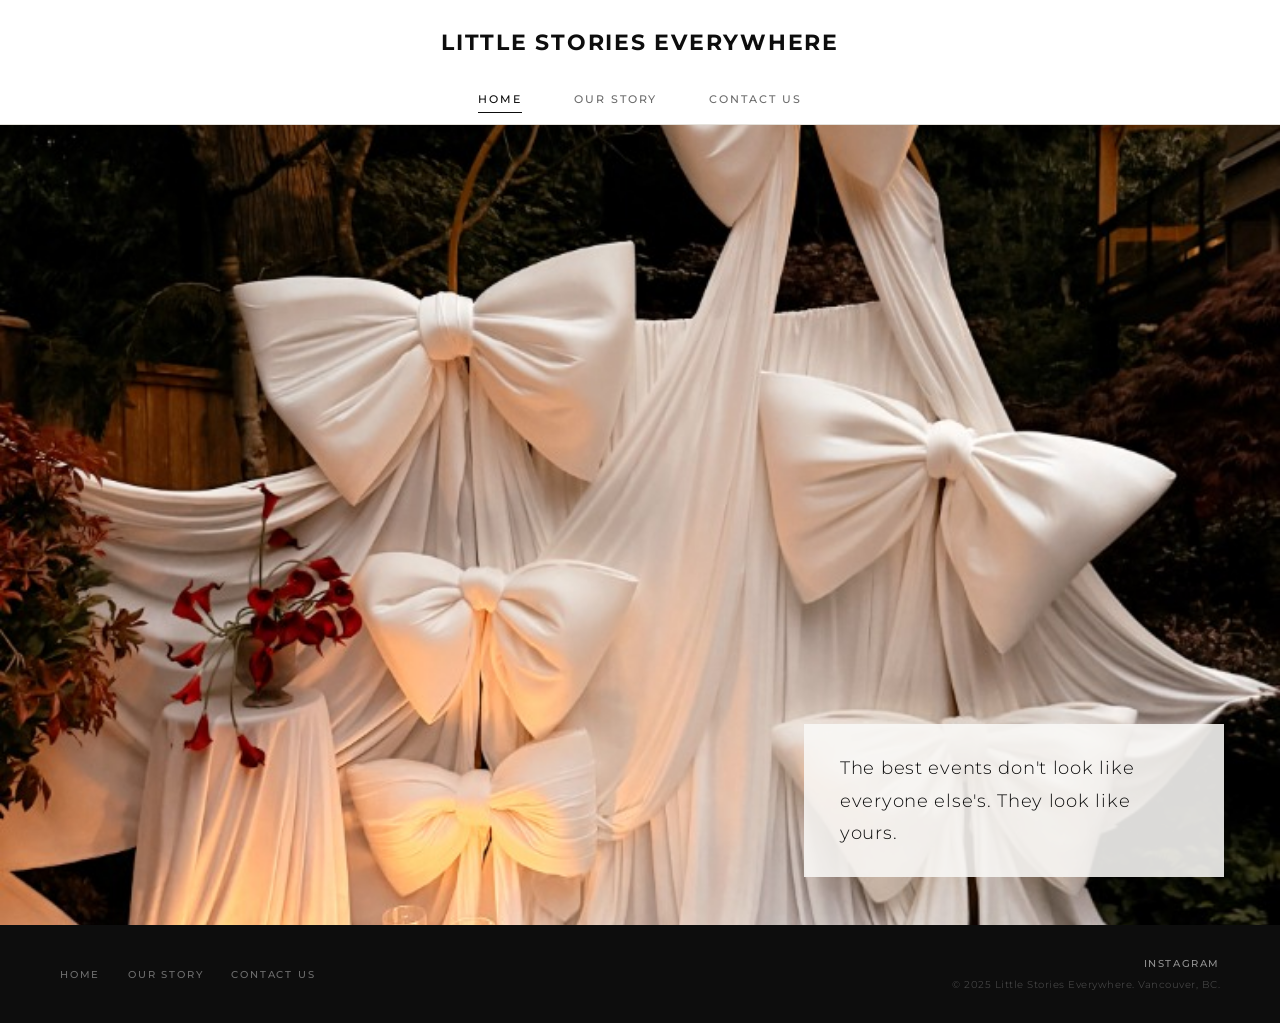
==== index.html @ e71427e6 "Add files via upload" ====
<!DOCTYPE html>
<html lang="en">
<head>
  <meta charset="UTF-8" />
  <meta name="viewport" content="width=device-width, initial-scale=1.0" />
  <title>Little Stories Everywhere, Vancouver Event Design</title>
  <meta name="description" content="Little Stories Everywhere, Event design and styling based in Vancouver, BC." />
  <link rel="preconnect" href="https://fonts.googleapis.com" />
  <link rel="preconnect" href="https://fonts.gstatic.com" crossorigin />
  <link href="https://fonts.googleapis.com/css2?family=Bebas+Neue&family=Cormorant+Garamond:ital,wght@0,300;0,400;0,500;1,300;1,400&family=Montserrat:wght@300;400;500;600;700;800&display=swap" rel="stylesheet" />
  <link rel="stylesheet" href="style.css" />
</head>
<body>

  <!-- HEADER -->
  <header class="site-header" id="site-header">
    <div class="header-wordmark">
      <a href="#" onclick="showPage('home'); return false;">Little Stories Everywhere</a>
    </div>
    <nav class="main-nav">
      <a class="nav-link active" onclick="showPage('home')">Home</a>
      <a class="nav-link" onclick="showPage('story')">Our Story</a>
      <a class="nav-link" onclick="showPage('contact')">Contact Us</a>
    </nav>
    <button class="hamburger" id="hamburger" aria-label="Menu">
      <span></span><span></span><span></span>
    </button>
    <div class="mobile-menu" id="mobile-menu">
      <a class="mobile-link" onclick="showPage('home'); closeMobileMenu();">Home</a>
      <a class="mobile-link" onclick="showPage('story'); closeMobileMenu();">Our Story</a>
      <a class="mobile-link" onclick="showPage('contact'); closeMobileMenu();">Contact Us</a>
    </div>
  </header>

  <!-- ===================== HOME PAGE ===================== -->
  <div class="page active" id="page-home">

    <section class="hero">
      <div class="hero-split">
        <div class="hero-image-side">
          <img src="hero.jpg" alt="Little Stories Everywhere" />
        </div>
        <div class="hero-text-side">
          <p class="hero-quote">The best events don't look like everyone else's. They look like yours.</p>
        </div>
      </div>
    </section>



    <footer class="site-footer">
      <div class="footer-inner">
        <div class="footer-nav">
          <a onclick="showPage('home')">Home</a>
          <a onclick="showPage('story')">Our Story</a>
          <a onclick="showPage('contact')">Contact Us</a>
        </div>
        <div class="footer-right">
          <a href="https://instagram.com/little_stories_everywhere" target="_blank" rel="noopener">Instagram</a>
          <span>&copy; 2025 Little Stories Everywhere. Vancouver, BC.</span>
        </div>
      </div>
    </footer>

  </div>

  <!-- ===================== OUR STORY PAGE ===================== -->
  <div class="page" id="page-story">

    <section class="story-section">
      <div class="story-inner">
        <div class="story-image-col">
          <!-- Replace with: <img src="yourphoto.jpg" alt="Massi" /> -->
          <img src="story.jpg" alt="Massi" />
        </div>
        <div class="story-text-col">
          <h3 class="story-overline">Our Story</h3>
          <p>Some events you attend. Some you remember forever.</p>
          <p>Little Stories Everywhere exists for the second kind.</p>
          <p>We believe every celebration, whether it's an intimate dinner or the wedding of the decade, deserves to feel like its own world. A moment so thoughtfully designed that when you look back at the photos, you're transported right back to how it felt. Not just how it looked.</p>
          <p>That's what we build. Not events. Stories.</p>
          <p>Every detail we touch is intentional. Every setup is designed around you, your personality, your people, your moment. Because the best events don't look like everyone else's. They look like yours.</p>
          <p>If you have a feeling you're chasing, even if you can't find the words for it yet, that's exactly where we start.</p>
          <p>Little Stories Everywhere started the way most good things do: doing it for the people we loved, realizing we were really good at it, and deciding the world needed more of it.</p>
          <p>Now we do it for you.</p>
        </div>
      </div>
    </section>

    <footer class="site-footer">
      <div class="footer-inner">
        <div class="footer-nav">
          <a onclick="showPage('home')">Home</a>
          <a onclick="showPage('story')">Our Story</a>
          <a onclick="showPage('contact')">Contact Us</a>
        </div>
        <div class="footer-right">
          <a href="https://instagram.com/little_stories_everywhere" target="_blank" rel="noopener">Instagram</a>
          <span>&copy; 2025 Little Stories Everywhere. Vancouver, BC.</span>
        </div>
      </div>
    </footer>

  </div>

  <!-- ===================== CONTACT PAGE ===================== -->
  <div class="page" id="page-contact">

    <section class="contact-section">
      <div class="contact-simple">
        <h2 class="contact-title">GET IN TOUCH</h2>
        <p class="contact-intro">Every story starts somewhere. Tell us about yours and let's build something beautiful together.</p>
        <div class="contact-details">
          <p>Email: <a href="mailto:hello@littlestorieseverywhere.ca" style="color:inherit;text-decoration:underline;text-underline-offset:3px;">hello@littlestorieseverywhere.ca</a></p>
          <p>Instagram: <a href="https://instagram.com/little_stories_everywhere" target="_blank" rel="noopener">@little_stories_everywhere</a></p>
          <p>Based in BC, Canada</p>
        </div>
      </div>
    </section>

    <footer class="site-footer">
      <div class="footer-inner">
        <div class="footer-nav">
          <a onclick="showPage('home')">Home</a>
          <a onclick="showPage('story')">Our Story</a>
          <a onclick="showPage('contact')">Contact Us</a>
        </div>
        <div class="footer-right">
          <a href="https://instagram.com/little_stories_everywhere" target="_blank" rel="noopener">Instagram</a>
          <span>&copy; 2025 Little Stories Everywhere. Vancouver, BC.</span>
        </div>
      </div>
    </footer>

  </div>

  <script src="script.js"></script>
</body>
</html>
---- style.css ----
*, *::before, *::after { box-sizing: border-box; margin: 0; padding: 0; }

:root {
  --cream: #FAF9F6;
  --white: #FFFFFF;
  --black: #0D0D0D;
  --dark: #1A1A1A;
  --mid: #6B6B6B;
  --border: #E5E2DB;
}

html { scroll-behavior: smooth; }

body {
  background: var(--cream);
  color: var(--dark);
  font-family: 'Montserrat', sans-serif;
  font-size: 15px;
  line-height: 1.7;
  -webkit-font-smoothing: antialiased;
}

a { color: inherit; text-decoration: none; }

/* =========================================
   HEADER - centered logo + centered nav
   No dividing line between them
   ========================================= */

.site-header {
  background: var(--white);
  border-bottom: 1px solid var(--border);
  text-align: center;
  padding: 24px 40px 0;
  position: sticky;
  top: 0;
  z-index: 100;
  transition: box-shadow 0.3s;
}

.site-header.scrolled { box-shadow: 0 2px 16px rgba(0,0,0,0.06); }

.header-wordmark a {
  font-family: 'Montserrat', sans-serif;
  font-size: 22px;
  font-weight: 700;
  letter-spacing: 0.08em;
  text-transform: uppercase;
  color: var(--black);
  display: block;
  margin-bottom: 16px;
}

.main-nav {
  display: flex;
  justify-content: center;
  gap: 52px;
  padding: 13px 0;
}

.nav-link {
  font-size: 11px;
  font-weight: 500;
  letter-spacing: 0.18em;
  text-transform: uppercase;
  color: var(--mid);
  position: relative;
  padding-bottom: 2px;
  transition: color 0.2s;
  cursor: pointer;
}

.nav-link::after {
  content: '';
  position: absolute;
  bottom: -2px;
  left: 0;
  width: 0;
  height: 1px;
  background: var(--black);
  transition: width 0.25s ease;
}

.nav-link:hover { color: var(--black); }
.nav-link:hover::after { width: 100%; }
.nav-link.active { color: var(--black); }
.nav-link.active::after { width: 100%; }

.hamburger {
  display: none;
  position: absolute;
  right: 24px;
  top: 26px;
  flex-direction: column;
  gap: 5px;
  background: none;
  border: none;
  cursor: pointer;
  padding: 4px;
}

.hamburger span {
  display: block;
  width: 22px;
  height: 1.5px;
  background: var(--black);
}

.mobile-menu {
  display: none;
  flex-direction: column;
  border-top: 1px solid var(--border);
  margin-top: 12px;
}

.mobile-menu.open { display: flex; }

.mobile-link {
  font-size: 11px;
  letter-spacing: 0.16em;
  text-transform: uppercase;
  font-weight: 500;
  color: var(--mid);
  padding: 14px 0;
  border-bottom: 1px solid var(--border);
  text-align: left;
  transition: color 0.2s;
  cursor: pointer;
}

.mobile-link:hover { color: var(--black); }

/* =========================================
   PAGE SYSTEM
   ========================================= */

.page { display: none; animation: fadeIn 0.35s ease; }
.page.active {
  display: flex;
  flex-direction: column;
  min-height: calc(100vh - 110px);
}
.page.active > .site-footer {
  margin-top: auto;
}

@keyframes fadeIn {
  from { opacity: 0; transform: translateY(10px); }
  to   { opacity: 1; transform: translateY(0); }
}

/* =========================================
   HOME - HERO
   ========================================= */

.hero {
  background: var(--white);
  min-height: calc(100vh - 100px);
  display: flex;
  align-items: center;
}

.hero-layout {
  display: grid;
  grid-template-columns: 1fr 380px 1fr;
  width: 100%;
  max-width: 1400px;
  margin: 0 auto;
  padding: 60px 40px;
  align-items: center;
}

.hero-left {
  display: flex;
  align-items: flex-end;
  padding-bottom: 60px;
}

.hero-big-left {
  display: flex;
  flex-direction: column;
  line-height: 0.87;
}

.hero-big-left span {
  font-family: 'Bebas Neue', sans-serif;
  font-size: clamp(72px, 9vw, 148px);
  letter-spacing: 0.02em;
  color: var(--black);
  display: block;
}

.hero-center { padding: 32px 20px; }

.hero-photo-placeholder {
  width: 100%;
  aspect-ratio: 2/3;
  background: #EDEAE4;
  display: flex;
  align-items: center;
  justify-content: center;
  font-size: 10px;
  letter-spacing: 0.16em;
  text-transform: uppercase;
  color: var(--mid);
}

.hero-center img {
  width: 100%;
  aspect-ratio: 2/3;
  object-fit: cover;
  display: block;
}

.hero-right {
  display: flex;
  flex-direction: column;
  align-items: flex-start;
  gap: 20px;
  padding-top: 40px;
}

.hero-big-right {
  display: flex;
  flex-direction: column;
  line-height: 0.87;
  width: 100%;
}

.right-a {
  font-family: 'Bebas Neue', sans-serif;
  font-size: clamp(56px, 7vw, 115px);
  letter-spacing: 0.02em;
  color: var(--black);
  display: block;
  text-align: right;
}

.right-story {
  font-family: 'Bebas Neue', sans-serif;
  font-size: clamp(72px, 9vw, 148px);
  letter-spacing: 0.02em;
  color: var(--black);
  display: block;
}

.hero-tags {
  font-size: 10px;
  letter-spacing: 0.2em;
  text-transform: uppercase;
  color: var(--mid);
  line-height: 2.2;
}

.tagline-strip {
  background: var(--black);
  padding: 26px 40px;
  text-align: center;
}

.tagline-strip p {
  font-family: 'Cormorant Garamond', serif;
  font-size: clamp(16px, 2vw, 21px);
  font-weight: 300;
  font-style: italic;
  color: var(--white);
  letter-spacing: 0.04em;
  max-width: 680px;
  margin: 0 auto;
}

.ig-section {
  background: var(--white);
  padding: 80px 40px;
  border-top: 1px solid var(--border);
}

.ig-inner {
  max-width: 1160px;
  margin: 0 auto;
  display: flex;
  flex-direction: column;
  align-items: center;
  gap: 28px;
}

.ig-big-handle {
  font-family: 'Bebas Neue', sans-serif;
  font-size: clamp(24px, 3vw, 40px);
  letter-spacing: 0.1em;
  color: var(--black);
  transition: color 0.2s;
}

.ig-big-handle:hover { color: var(--mid); }

.ig-grid {
  display: grid;
  grid-template-columns: repeat(6, 1fr);
  gap: 4px;
  width: 100%;
}

.ig-tile {
  aspect-ratio: 1;
  background: #EDEAE4;
  transition: opacity 0.2s;
  cursor: pointer;
  display: block;
}

.ig-tile:hover { opacity: 0.7; }

.ig-embed {
  width: 100%;
}

.ig-embed .commonninja_component {
  width: 100%;
}

/* =========================================
   OUR STORY PAGE
   ========================================= */

.story-section {
  background: var(--cream);
  padding: 80px 40px;
}

.story-inner {
  max-width: 1160px;
  margin: 0 auto;
  display: grid;
  grid-template-columns: 1fr 1fr;
  gap: 80px;
  align-items: start;
}

.story-image-col { width: 100%; }

.story-photo-placeholder {
  width: 100%;
  aspect-ratio: 3/4;
  background: #EDEAE4;
  display: flex;
  align-items: center;
  justify-content: center;
  font-size: 10px;
  letter-spacing: 0.16em;
  text-transform: uppercase;
  color: var(--mid);
}

.story-image-col img {
  width: 100%;
  aspect-ratio: 3/4;
  object-fit: cover;
  display: block;
}

.story-text-col {
  display: flex;
  flex-direction: column;
  gap: 18px;
  padding-top: 8px;
}

.story-overline {
  font-family: 'Montserrat', sans-serif;
  font-size: 15px;
  font-weight: 800 !important;
  letter-spacing: 0.12em;
  text-transform: uppercase;
  color: var(--black) !important;
  margin-bottom: 8px;
  display: block;
  -webkit-font-smoothing: antialiased;
}

.story-text-col p {
  font-size: 15px;
  line-height: 1.9;
  color: #3A3A3A;
  font-weight: 300;
}

/* =========================================
   CONTACT PAGE
   ========================================= */

.contact-section {
  background: var(--cream);
  padding: 60px 40px;
}

.contact-simple {
  max-width: 640px;
  width: 100%;
  margin: 0 auto;
  display: flex;
  flex-direction: column;
  gap: 24px;
}

.contact-title {
  font-family: 'Montserrat', sans-serif;
  font-size: 15px;
  font-weight: 700;
  letter-spacing: 0.12em;
  text-transform: uppercase;
  color: var(--black);
  line-height: 1;
}

.contact-intro {
  font-size: 16px;
  line-height: 1.85;
  color: #3A3A3A;
  font-weight: 300;
}

.contact-details {
  display: flex;
  flex-direction: column;
  gap: 10px;
  padding-top: 8px;
}

.contact-details p {
  font-size: 14px;
  color: var(--dark);
  font-weight: 400;
  letter-spacing: 0.02em;
}

.contact-details p:last-child {
  margin-top: 16px;
}

.contact-details a {
  color: var(--dark);
  text-decoration: underline;
  text-underline-offset: 3px;
  transition: color 0.2s;
}

.contact-details a:hover {
  color: var(--black);
}

/* =========================================
   BUTTONS
   ========================================= */

.btn-dark {
  display: inline-block;
  background: var(--black);
  color: var(--white);
  font-family: 'Montserrat', sans-serif;
  font-size: 10px;
  font-weight: 600;
  letter-spacing: 0.22em;
  text-transform: uppercase;
  padding: 16px 30px;
  transition: background 0.2s, transform 0.15s;
  border: none;
  cursor: pointer;
}

.btn-dark:hover { background: #333; transform: translateY(-1px); }
.btn-dark.full { width: 100%; text-align: center; display: block; }

.btn-outline {
  display: inline-block;
  border: 1px solid var(--black);
  color: var(--black);
  font-family: 'Montserrat', sans-serif;
  font-size: 10px;
  font-weight: 600;
  letter-spacing: 0.22em;
  text-transform: uppercase;
  padding: 15px 30px;
  transition: background 0.2s, color 0.2s;
  cursor: pointer;
}

.btn-outline:hover { background: var(--black); color: var(--white); }

.section-label {
  font-size: 9px;
  font-weight: 600;
  letter-spacing: 0.3em;
  text-transform: uppercase;
  color: var(--mid);
  margin-bottom: 40px;
}

/* =========================================
   FOOTER
   ========================================= */

.site-footer { background: var(--black); padding: 30px 40px; }

.footer-inner {
  max-width: 1160px;
  margin: 0 auto;
  display: flex;
  align-items: center;
  justify-content: space-between;
  gap: 20px;
  flex-wrap: wrap;
}

.footer-logo {
  font-family: 'Montserrat', sans-serif;
  font-size: 13px;
  font-weight: 700;
  letter-spacing: 0.12em;
  text-transform: uppercase;
  color: var(--white);
  cursor: pointer;
}

.footer-nav { display: flex; gap: 28px; }

.footer-nav a {
  font-size: 10px;
  letter-spacing: 0.18em;
  text-transform: uppercase;
  font-weight: 500;
  color: rgba(255,255,255,0.4);
  transition: color 0.2s;
  cursor: pointer;
}

.footer-nav a:hover { color: var(--white); }

.footer-right { display: flex; flex-direction: column; align-items: flex-end; gap: 4px; }

.footer-right a {
  font-size: 10px;
  letter-spacing: 0.16em;
  text-transform: uppercase;
  font-weight: 500;
  color: rgba(255,255,255,0.55);
  transition: color 0.2s;
}

.footer-right a:hover { color: var(--white); }

.footer-right span { font-size: 10px; color: rgba(255,255,255,0.22); letter-spacing: 0.05em; }

/* =========================================
   RESPONSIVE
   ========================================= */

@media (max-width: 1024px) {
  .hero-layout { grid-template-columns: 1fr 300px 1fr; }
  .story-grid { gap: 48px; }
  .contact-inner { gap: 56px; }
  .ig-grid { grid-template-columns: repeat(3, 1fr); }
}

@media (max-width: 768px) {
  .main-nav { display: none; }
  .hamburger { display: flex; }
  .site-header { padding: 20px 24px 0; text-align: left; position: relative; }
  .header-wordmark a { font-size: 16px; margin-bottom: 0; }

  .hero { height: 80vw; }
  .hero-text-side { right: 20px; bottom: 20px; padding: 20px 24px; max-width: 80%; }
  .hero-quote { font-size: clamp(16px, 4vw, 22px); }

  .tagline-strip { padding: 24px; }
  .ig-section { padding: 56px 24px; }
  .ig-grid { grid-template-columns: repeat(3, 1fr); }

  .story-section { padding: 64px 24px; }
  .story-inner { grid-template-columns: 1fr; gap: 36px; }

  .contact-section { padding: 40px 24px; }
  .form-row { grid-template-columns: 1fr; }

  .site-footer { padding: 28px 24px; }
  .footer-inner { flex-direction: column; align-items: center; text-align: center; }
  .footer-right { align-items: center; }
}/* =========================================
   HOME — HERO
   ========================================= */

.hero {
  background: var(--white);
  position: relative;
  height: calc(100vh - 110px);
  overflow: hidden;
}

.hero-split {
  width: 100%;
  height: 100%;
  position: relative;
}

.hero-image-side {
  width: 100%;
  height: 100%;
}

.hero-image-side img {
  width: 100%;
  height: 100%;
  object-fit: cover;
  object-position: center;
  display: block;
}

.hero-text-side {
  position: absolute;
  bottom: 48px;
  right: 56px;
  max-width: 420px;
  background: rgba(250, 249, 246, 0.88);
  padding: 28px 36px;
}

.hero-quote {
  font-family: 'Montserrat', sans-serif;
  font-size: clamp(13px, 1.4vw, 18px);
  font-weight: 300;
  font-style: normal;
  line-height: 1.8;
  color: var(--black);
  letter-spacing: 0.04em;
}
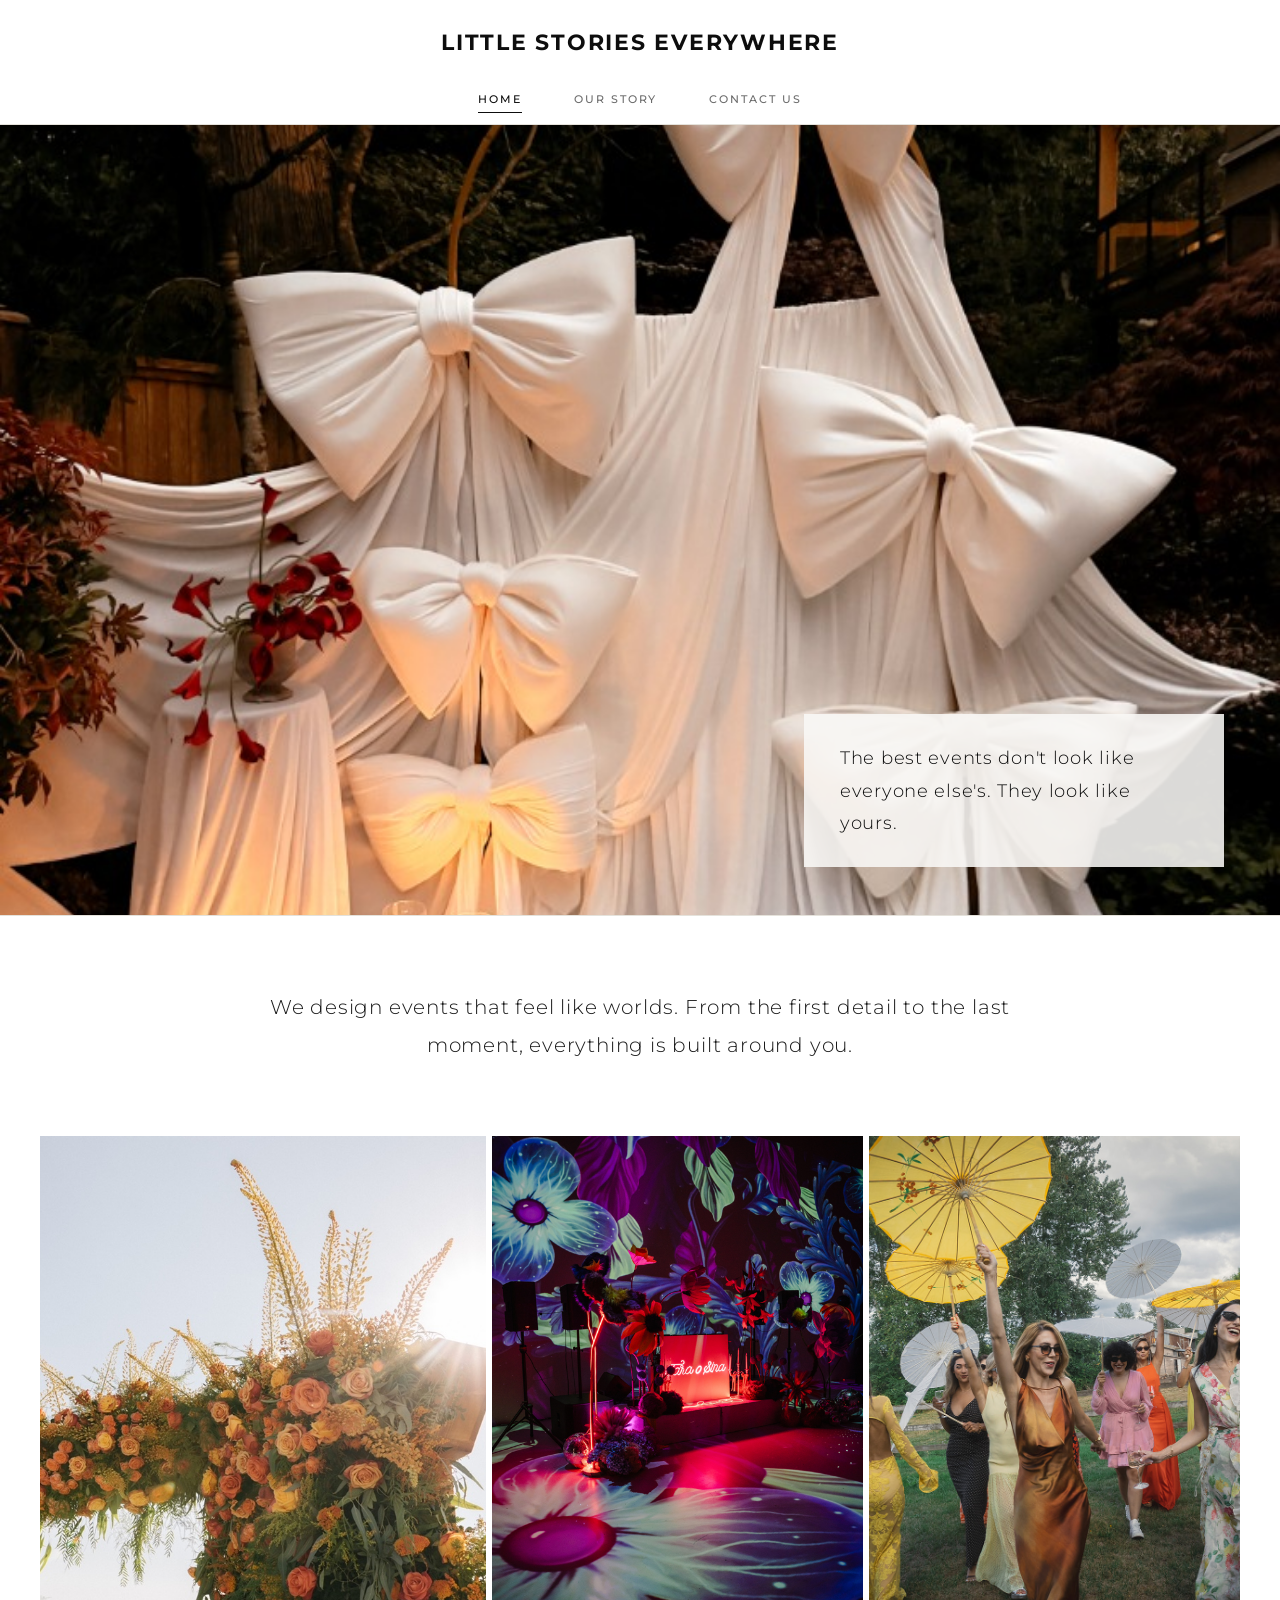
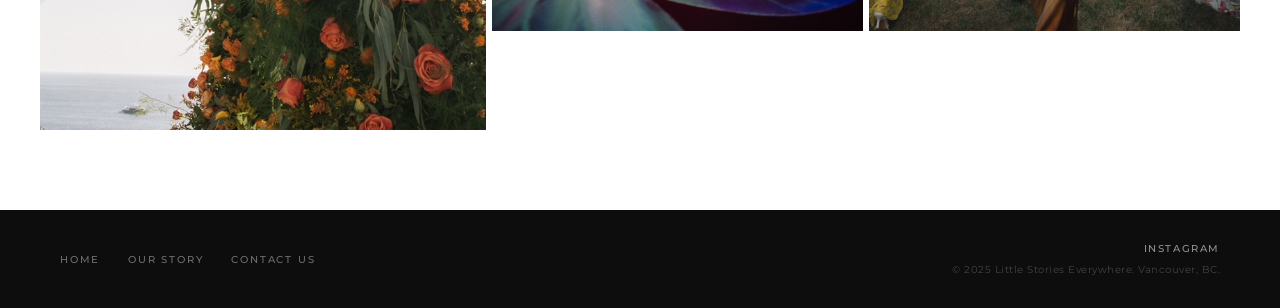
==== commit 29a97446: "Add files via upload" ====
--- a/index.html
+++ b/index.html
@@ -42,6 +42,26 @@
         </div>
         <div class="hero-text-side">
           <p class="hero-quote">The best events don't look like everyone else's. They look like yours.</p>
+        </div>
+      </div>
+    </section>
+
+    <section class="home-statement">
+      <div class="home-statement-inner">
+        <p>We design events that feel like worlds. From the first detail to the last moment, everything is built around you.</p>
+      </div>
+    </section>
+
+    <section class="home-grid">
+      <div class="home-grid-inner">
+        <div class="home-grid-item home-grid-item--tall">
+          <img src="grid1.jpg" alt="Floral arch at sunset" />
+        </div>
+        <div class="home-grid-item home-grid-item--short">
+          <img src="grid2.jpg" alt="Celebration" />
+        </div>
+        <div class="home-grid-item home-grid-item--short">
+          <img src="grid3.jpg" alt="Event celebration" />
         </div>
       </div>
     </section>
--- a/style.css
+++ b/style.css
@@ -155,101 +155,46 @@
 
 .hero {
   background: var(--white);
-  min-height: calc(100vh - 100px);
-  display: flex;
-  align-items: center;
-}
-
-.hero-layout {
-  display: grid;
-  grid-template-columns: 1fr 380px 1fr;
-  width: 100%;
-  max-width: 1400px;
-  margin: 0 auto;
-  padding: 60px 40px;
-  align-items: center;
-}
-
-.hero-left {
-  display: flex;
-  align-items: flex-end;
-  padding-bottom: 60px;
-}
-
-.hero-big-left {
-  display: flex;
-  flex-direction: column;
-  line-height: 0.87;
-}
-
-.hero-big-left span {
-  font-family: 'Bebas Neue', sans-serif;
-  font-size: clamp(72px, 9vw, 148px);
-  letter-spacing: 0.02em;
+  position: relative;
+  height: calc(100vh - 110px);
+  overflow: hidden;
+}
+
+.hero-split {
+  width: 100%;
+  height: 100%;
+  position: relative;
+}
+
+.hero-image-side {
+  width: 100%;
+  height: 100%;
+}
+
+.hero-image-side img {
+  width: 100%;
+  height: 100%;
+  object-fit: cover;
+  object-position: center;
+  display: block;
+}
+
+.hero-text-side {
+  position: absolute;
+  bottom: 48px;
+  right: 56px;
+  max-width: 420px;
+  background: rgba(250, 249, 246, 0.88);
+  padding: 28px 36px;
+}
+
+.hero-quote {
+  font-family: 'Montserrat', sans-serif;
+  font-size: clamp(13px, 1.4vw, 18px);
+  font-weight: 300;
+  line-height: 1.8;
   color: var(--black);
-  display: block;
-}
-
-.hero-center { padding: 32px 20px; }
-
-.hero-photo-placeholder {
-  width: 100%;
-  aspect-ratio: 2/3;
-  background: #EDEAE4;
-  display: flex;
-  align-items: center;
-  justify-content: center;
-  font-size: 10px;
-  letter-spacing: 0.16em;
-  text-transform: uppercase;
-  color: var(--mid);
-}
-
-.hero-center img {
-  width: 100%;
-  aspect-ratio: 2/3;
-  object-fit: cover;
-  display: block;
-}
-
-.hero-right {
-  display: flex;
-  flex-direction: column;
-  align-items: flex-start;
-  gap: 20px;
-  padding-top: 40px;
-}
-
-.hero-big-right {
-  display: flex;
-  flex-direction: column;
-  line-height: 0.87;
-  width: 100%;
-}
-
-.right-a {
-  font-family: 'Bebas Neue', sans-serif;
-  font-size: clamp(56px, 7vw, 115px);
-  letter-spacing: 0.02em;
-  color: var(--black);
-  display: block;
-  text-align: right;
-}
-
-.right-story {
-  font-family: 'Bebas Neue', sans-serif;
-  font-size: clamp(72px, 9vw, 148px);
-  letter-spacing: 0.02em;
-  color: var(--black);
-  display: block;
-}
-
-.hero-tags {
-  font-size: 10px;
-  letter-spacing: 0.2em;
-  text-transform: uppercase;
-  color: var(--mid);
-  line-height: 2.2;
+  letter-spacing: 0.04em;
 }
 
 .tagline-strip {
@@ -551,87 +496,120 @@
 
 .footer-right span { font-size: 10px; color: rgba(255,255,255,0.22); letter-spacing: 0.05em; }
 
+
+/* =========================================
+   HOME STATEMENT
+   ========================================= */
+
+.home-statement {
+  background: var(--white);
+  padding: 72px 40px;
+  border-top: 1px solid var(--border);
+}
+
+.home-statement-inner {
+  max-width: 760px;
+  margin: 0 auto;
+  text-align: center;
+}
+
+.home-statement-inner p {
+  font-family: 'Montserrat', sans-serif;
+  font-size: clamp(15px, 1.6vw, 20px);
+  font-weight: 300;
+  line-height: 1.9;
+  color: var(--dark);
+  letter-spacing: 0.04em;
+}
+
+/* =========================================
+   HOME PHOTO GRID
+   ========================================= */
+
+.home-grid {
+  background: var(--white);
+  padding: 0 40px 80px;
+}
+
+.home-grid-inner {
+  max-width: 1200px;
+  margin: 0 auto;
+  display: grid;
+  grid-template-columns: 1.2fr 1fr 1fr;
+  grid-template-rows: auto;
+  gap: 6px;
+}
+
+.home-grid-item {
+  overflow: hidden;
+}
+
+.home-grid-item img {
+  width: 100%;
+  height: 100%;
+  object-fit: cover;
+  display: block;
+  transition: transform 0.5s ease;
+}
+
+.home-grid-item:hover img {
+  transform: scale(1.03);
+}
+
+.home-grid-item--tall {
+  grid-row: span 1;
+  aspect-ratio: 3/4;
+}
+
+.home-grid-item--short {
+  aspect-ratio: 3/4;
+}
+
 /* =========================================
    RESPONSIVE
    ========================================= */
 
-@media (max-width: 1024px) {
-  .hero-layout { grid-template-columns: 1fr 300px 1fr; }
-  .story-grid { gap: 48px; }
-  .contact-inner { gap: 56px; }
-  .ig-grid { grid-template-columns: repeat(3, 1fr); }
-}
-
 @media (max-width: 768px) {
+  /* HEADER */
   .main-nav { display: none; }
   .hamburger { display: flex; }
-  .site-header { padding: 20px 24px 0; text-align: left; position: relative; }
-  .header-wordmark a { font-size: 16px; margin-bottom: 0; }
-
-  .hero { height: 80vw; }
-  .hero-text-side { right: 20px; bottom: 20px; padding: 20px 24px; max-width: 80%; }
-  .hero-quote { font-size: clamp(16px, 4vw, 22px); }
-
-  .tagline-strip { padding: 24px; }
-  .ig-section { padding: 56px 24px; }
-  .ig-grid { grid-template-columns: repeat(3, 1fr); }
-
-  .story-section { padding: 64px 24px; }
-  .story-inner { grid-template-columns: 1fr; gap: 36px; }
-
-  .contact-section { padding: 40px 24px; }
-  .form-row { grid-template-columns: 1fr; }
-
-  .site-footer { padding: 28px 24px; }
-  .footer-inner { flex-direction: column; align-items: center; text-align: center; }
+  .site-header { padding: 18px 24px 0; text-align: center; position: relative; }
+  .header-wordmark a { font-size: 15px; margin-bottom: 12px; }
+
+  /* HERO — full width image, quote below */
+  .hero { height: auto; }
+  .hero-split { display: flex; flex-direction: column; }
+  .hero-image-side { width: 100%; height: 92vw; }
+  .hero-image-side img { width: 100%; height: 100%; object-fit: cover; }
+  .hero-text-side {
+    position: static;
+    background: var(--white);
+    padding: 32px 28px;
+    max-width: 100%;
+  }
+  .hero-quote { font-size: 14px; line-height: 1.8; text-align: center; }
+
+  /* OUR STORY */
+  .story-section { padding: 48px 24px; }
+  .story-inner { grid-template-columns: 1fr; gap: 32px; }
+  .story-image-col { width: 100%; }
+  .story-photo-placeholder { aspect-ratio: 4/3; }
+  .story-image-col img { aspect-ratio: 4/3; }
+
+  /* CONTACT */
+  .contact-section { padding: 48px 24px; }
+  .contact-simple { max-width: 100%; }
+
+  /* HOME GRID */
+  .home-statement { padding: 48px 24px; }
+  .home-grid { padding: 0 24px 56px; }
+  .home-grid-inner { grid-template-columns: 1fr; gap: 6px; }
+  .home-grid-item--tall,
+  .home-grid-item--short { aspect-ratio: 4/3; }
+
+  /* FOOTER */
+  .site-footer { padding: 24px; }
+  .footer-inner { flex-direction: column; align-items: center; text-align: center; gap: 16px; }
+  .footer-nav { gap: 20px; }
   .footer-right { align-items: center; }
-}/* =========================================
-   HOME — HERO
-   ========================================= */
-
-.hero {
-  background: var(--white);
-  position: relative;
-  height: calc(100vh - 110px);
-  overflow: hidden;
-}
-
-.hero-split {
-  width: 100%;
-  height: 100%;
-  position: relative;
-}
-
-.hero-image-side {
-  width: 100%;
-  height: 100%;
-}
-
-.hero-image-side img {
-  width: 100%;
-  height: 100%;
-  object-fit: cover;
-  object-position: center;
-  display: block;
-}
-
-.hero-text-side {
-  position: absolute;
-  bottom: 48px;
-  right: 56px;
-  max-width: 420px;
-  background: rgba(250, 249, 246, 0.88);
-  padding: 28px 36px;
-}
-
-.hero-quote {
-  font-family: 'Montserrat', sans-serif;
-  font-size: clamp(13px, 1.4vw, 18px);
-  font-weight: 300;
-  font-style: normal;
-  line-height: 1.8;
-  color: var(--black);
-  letter-spacing: 0.04em;
-}
-
-
+}
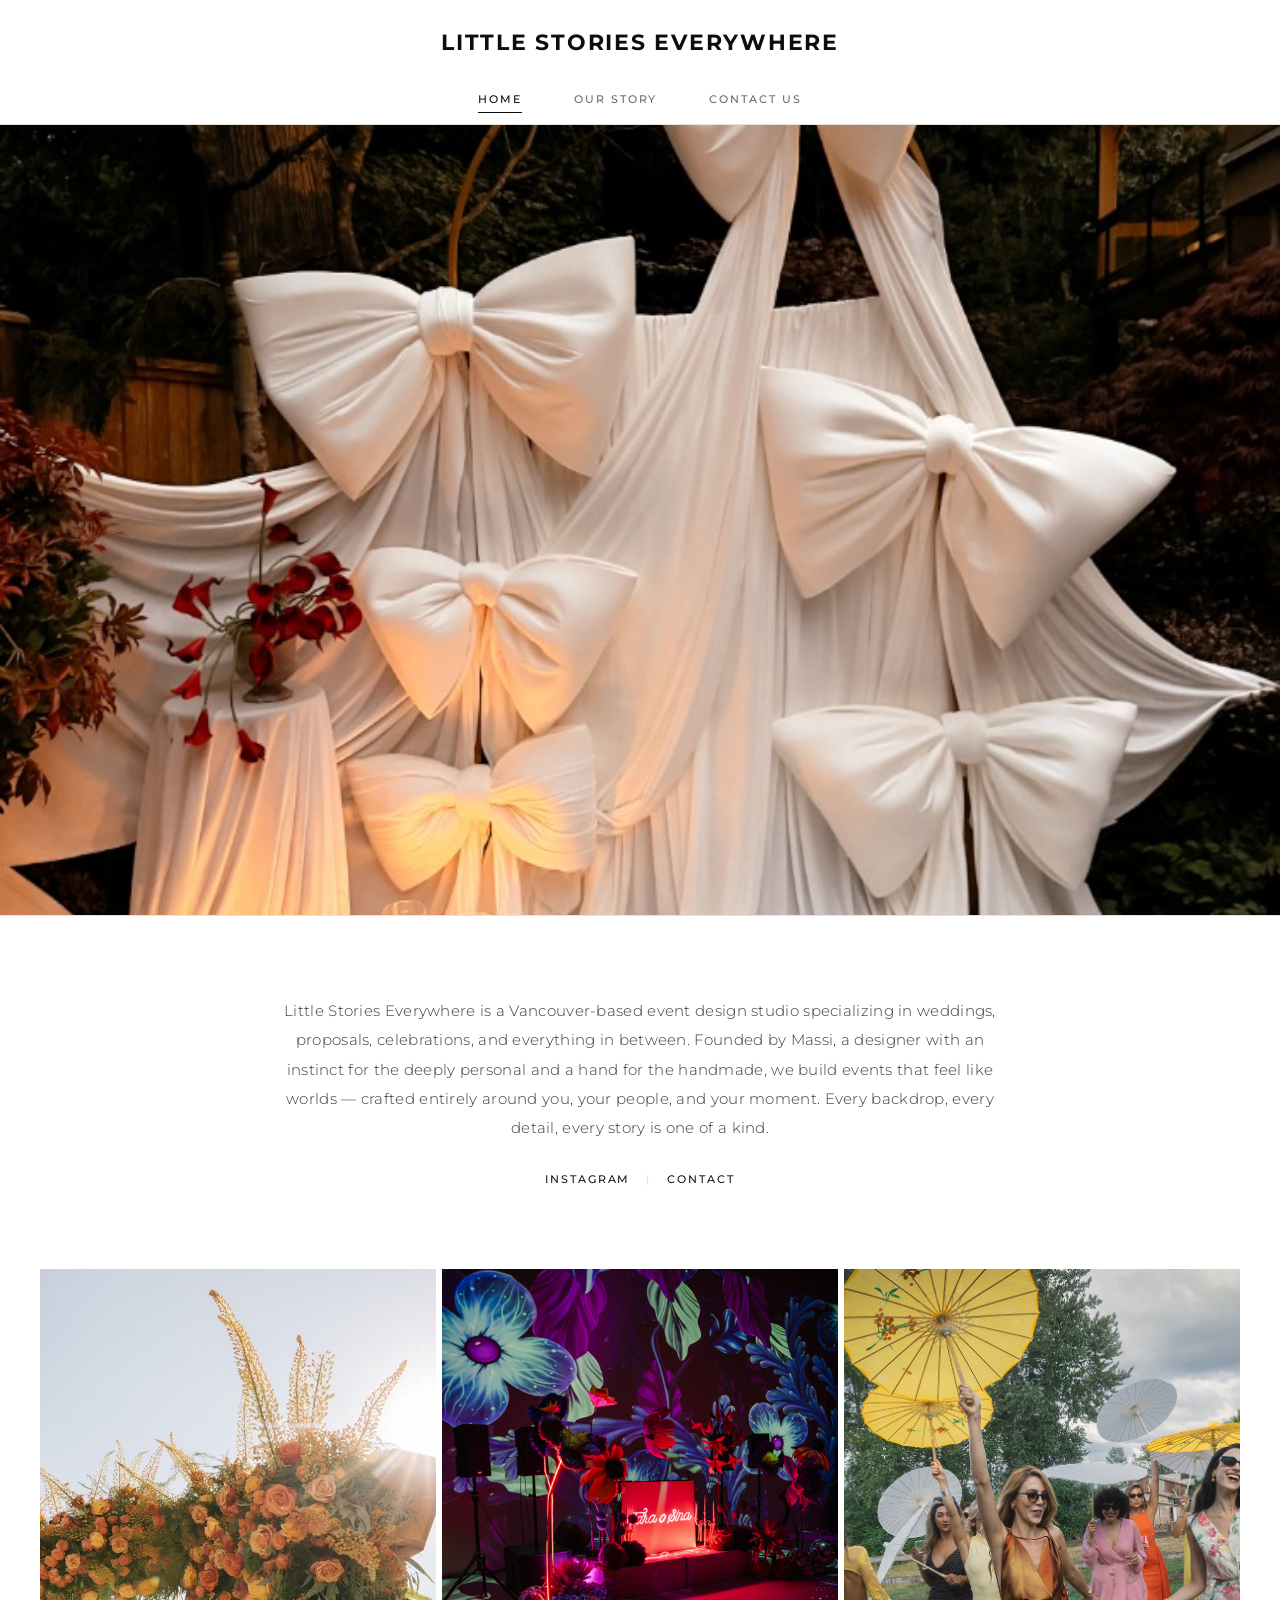
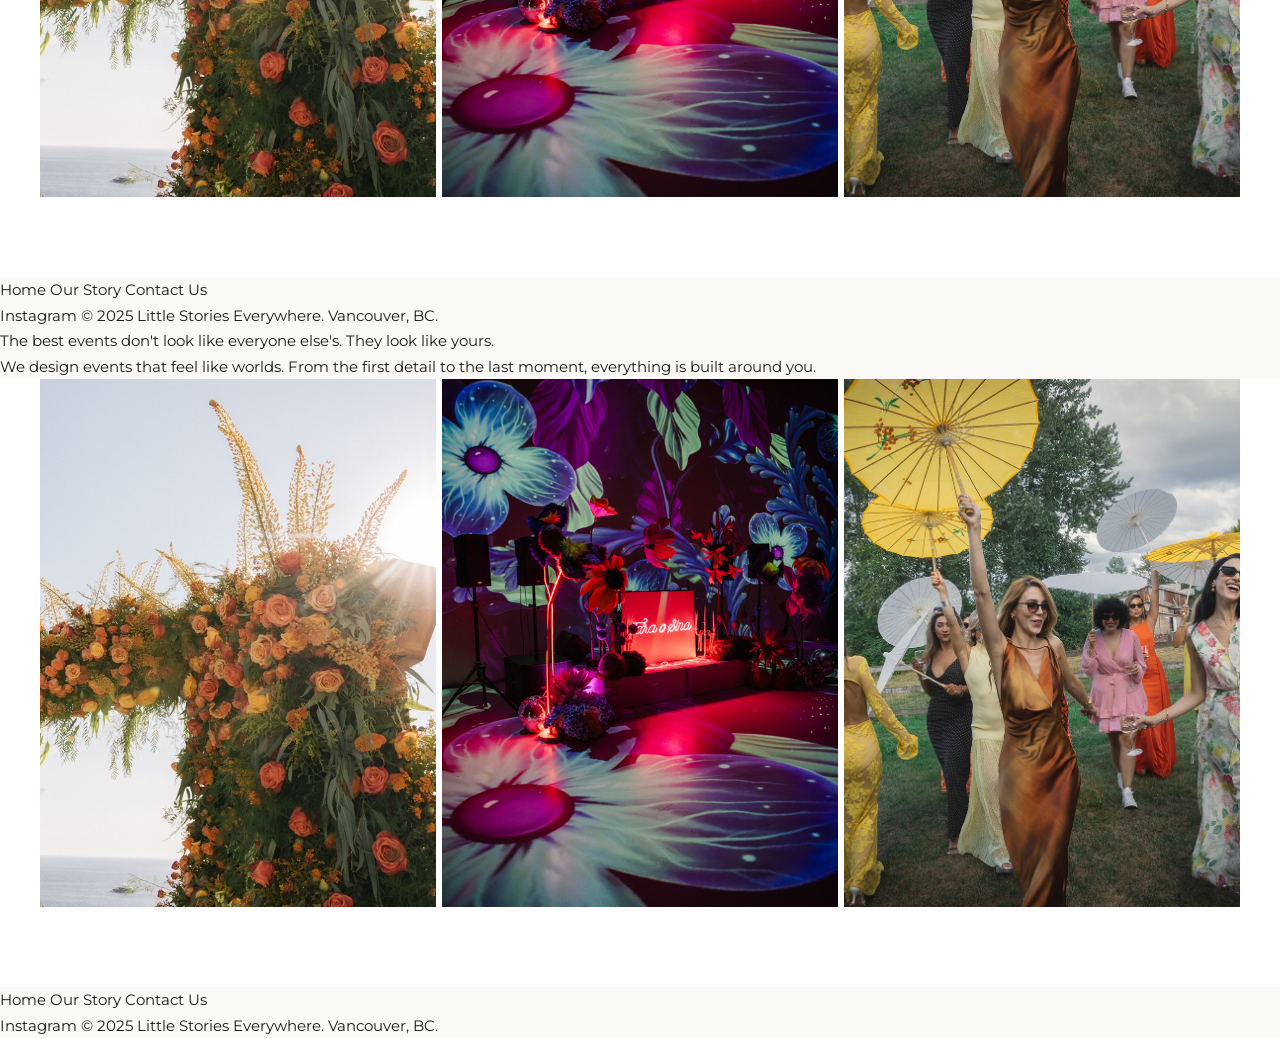
==== commit 5ce718f5: "Add files via upload" ====
--- a/index.html
+++ b/index.html
@@ -35,11 +35,50 @@
   <!-- ===================== HOME PAGE ===================== -->
   <div class="page active" id="page-home">
 
-    <section class="hero">
-      <div class="hero-split">
-        <div class="hero-image-side">
-          <img src="hero.jpg" alt="Little Stories Everywhere" />
+    <section class="hero-full">
+      <img src="hero.jpg" alt="Little Stories Everywhere" />
+    </section>
+
+    <section class="home-bio">
+      <div class="home-bio-inner">
+        <p>Little Stories Everywhere is a Vancouver-based event design studio specializing in weddings, proposals, celebrations, and everything in between. Founded by Massi, a designer with an instinct for the deeply personal and a hand for the handmade, we build events that feel like worlds — crafted entirely around you, your people, and your moment. Every backdrop, every detail, every story is one of a kind.</p>
+        <div class="home-bio-links">
+          <a href="https://instagram.com/little_stories_everywhere" target="_blank" rel="noopener">Instagram</a>
+          <span>|</span>
+          <a onclick="showPage('contact')" style="cursor:pointer;">Contact</a>
         </div>
+      </div>
+    </section>
+
+    <section class="home-grid">
+      <div class="home-grid-inner">
+        <div class="home-grid-item">
+          <img src="grid1.jpg" alt="Floral arch at sunset" />
+        </div>
+        <div class="home-grid-item">
+          <img src="grid2.jpg" alt="Celebration" />
+        </div>
+        <div class="home-grid-item">
+          <img src="grid3.jpg" alt="Event celebration" />
+        </div>
+      </div>
+    </section>
+
+    <footer class="site-footer">
+      <div class="footer-inner">
+        <div class="footer-nav">
+          <a onclick="showPage('home')">Home</a>
+          <a onclick="showPage('story')">Our Story</a>
+          <a onclick="showPage('contact')">Contact Us</a>
+        </div>
+        <div class="footer-right">
+          <a href="https://instagram.com/little_stories_everywhere" target="_blank" rel="noopener">Instagram</a>
+          <span>&copy; 2025 Little Stories Everywhere. Vancouver, BC.</span>
+        </div>
+      </div>
+    </footer>
+
+  </div>
         <div class="hero-text-side">
           <p class="hero-quote">The best events don't look like everyone else's. They look like yours.</p>
         </div>
--- a/style.css
+++ b/style.css
@@ -153,25 +153,13 @@
    HOME - HERO
    ========================================= */
 
-.hero {
-  background: var(--white);
-  position: relative;
+.hero-full {
+  width: 100%;
   height: calc(100vh - 110px);
   overflow: hidden;
 }
 
-.hero-split {
-  width: 100%;
-  height: 100%;
-  position: relative;
-}
-
-.hero-image-side {
-  width: 100%;
-  height: 100%;
-}
-
-.hero-image-side img {
+.hero-full img {
   width: 100%;
   height: 100%;
   object-fit: cover;
@@ -179,348 +167,54 @@
   display: block;
 }
 
-.hero-text-side {
-  position: absolute;
-  bottom: 48px;
-  right: 56px;
-  max-width: 420px;
-  background: rgba(250, 249, 246, 0.88);
-  padding: 28px 36px;
-}
-
-.hero-quote {
-  font-family: 'Montserrat', sans-serif;
-  font-size: clamp(13px, 1.4vw, 18px);
-  font-weight: 300;
-  line-height: 1.8;
-  color: var(--black);
-  letter-spacing: 0.04em;
-}
-
-.tagline-strip {
-  background: var(--black);
-  padding: 26px 40px;
-  text-align: center;
-}
-
-.tagline-strip p {
-  font-family: 'Cormorant Garamond', serif;
-  font-size: clamp(16px, 2vw, 21px);
-  font-weight: 300;
-  font-style: italic;
-  color: var(--white);
-  letter-spacing: 0.04em;
-  max-width: 680px;
-  margin: 0 auto;
-}
-
-.ig-section {
+/* =========================================
+   HOME BIO
+   ========================================= */
+
+.home-bio {
   background: var(--white);
   padding: 80px 40px;
   border-top: 1px solid var(--border);
 }
 
-.ig-inner {
-  max-width: 1160px;
+.home-bio-inner {
+  max-width: 720px;
   margin: 0 auto;
+  text-align: center;
   display: flex;
   flex-direction: column;
-  align-items: center;
   gap: 28px;
 }
 
-.ig-big-handle {
-  font-family: 'Bebas Neue', sans-serif;
-  font-size: clamp(24px, 3vw, 40px);
-  letter-spacing: 0.1em;
-  color: var(--black);
-  transition: color 0.2s;
-}
-
-.ig-big-handle:hover { color: var(--mid); }
-
-.ig-grid {
-  display: grid;
-  grid-template-columns: repeat(6, 1fr);
-  gap: 4px;
-  width: 100%;
-}
-
-.ig-tile {
-  aspect-ratio: 1;
-  background: #EDEAE4;
-  transition: opacity 0.2s;
-  cursor: pointer;
-  display: block;
-}
-
-.ig-tile:hover { opacity: 0.7; }
-
-.ig-embed {
-  width: 100%;
-}
-
-.ig-embed .commonninja_component {
-  width: 100%;
-}
-
-/* =========================================
-   OUR STORY PAGE
-   ========================================= */
-
-.story-section {
-  background: var(--cream);
-  padding: 80px 40px;
-}
-
-.story-inner {
-  max-width: 1160px;
-  margin: 0 auto;
-  display: grid;
-  grid-template-columns: 1fr 1fr;
-  gap: 80px;
-  align-items: start;
-}
-
-.story-image-col { width: 100%; }
-
-.story-photo-placeholder {
-  width: 100%;
-  aspect-ratio: 3/4;
-  background: #EDEAE4;
+.home-bio-inner p {
+  font-family: 'Montserrat', sans-serif;
+  font-size: 15px;
+  font-weight: 300;
+  line-height: 1.95;
+  color: #3A3A3A;
+  letter-spacing: 0.02em;
+}
+
+.home-bio-links {
   display: flex;
   align-items: center;
   justify-content: center;
-  font-size: 10px;
-  letter-spacing: 0.16em;
+  gap: 16px;
+  font-size: 11px;
+  font-weight: 500;
+  letter-spacing: 0.18em;
   text-transform: uppercase;
   color: var(--mid);
 }
 
-.story-image-col img {
-  width: 100%;
-  aspect-ratio: 3/4;
-  object-fit: cover;
-  display: block;
-}
-
-.story-text-col {
-  display: flex;
-  flex-direction: column;
-  gap: 18px;
-  padding-top: 8px;
-}
-
-.story-overline {
-  font-family: 'Montserrat', sans-serif;
-  font-size: 15px;
-  font-weight: 800 !important;
-  letter-spacing: 0.12em;
-  text-transform: uppercase;
-  color: var(--black) !important;
-  margin-bottom: 8px;
-  display: block;
-  -webkit-font-smoothing: antialiased;
-}
-
-.story-text-col p {
-  font-size: 15px;
-  line-height: 1.9;
-  color: #3A3A3A;
-  font-weight: 300;
-}
-
-/* =========================================
-   CONTACT PAGE
-   ========================================= */
-
-.contact-section {
-  background: var(--cream);
-  padding: 60px 40px;
-}
-
-.contact-simple {
-  max-width: 640px;
-  width: 100%;
-  margin: 0 auto;
-  display: flex;
-  flex-direction: column;
-  gap: 24px;
-}
-
-.contact-title {
-  font-family: 'Montserrat', sans-serif;
-  font-size: 15px;
-  font-weight: 700;
-  letter-spacing: 0.12em;
-  text-transform: uppercase;
-  color: var(--black);
-  line-height: 1;
-}
-
-.contact-intro {
-  font-size: 16px;
-  line-height: 1.85;
-  color: #3A3A3A;
-  font-weight: 300;
-}
-
-.contact-details {
-  display: flex;
-  flex-direction: column;
-  gap: 10px;
-  padding-top: 8px;
-}
-
-.contact-details p {
-  font-size: 14px;
+.home-bio-links a {
   color: var(--dark);
-  font-weight: 400;
-  letter-spacing: 0.02em;
-}
-
-.contact-details p:last-child {
-  margin-top: 16px;
-}
-
-.contact-details a {
-  color: var(--dark);
-  text-decoration: underline;
-  text-underline-offset: 3px;
   transition: color 0.2s;
 }
 
-.contact-details a:hover {
-  color: var(--black);
-}
-
-/* =========================================
-   BUTTONS
-   ========================================= */
-
-.btn-dark {
-  display: inline-block;
-  background: var(--black);
-  color: var(--white);
-  font-family: 'Montserrat', sans-serif;
-  font-size: 10px;
-  font-weight: 600;
-  letter-spacing: 0.22em;
-  text-transform: uppercase;
-  padding: 16px 30px;
-  transition: background 0.2s, transform 0.15s;
-  border: none;
-  cursor: pointer;
-}
-
-.btn-dark:hover { background: #333; transform: translateY(-1px); }
-.btn-dark.full { width: 100%; text-align: center; display: block; }
-
-.btn-outline {
-  display: inline-block;
-  border: 1px solid var(--black);
-  color: var(--black);
-  font-family: 'Montserrat', sans-serif;
-  font-size: 10px;
-  font-weight: 600;
-  letter-spacing: 0.22em;
-  text-transform: uppercase;
-  padding: 15px 30px;
-  transition: background 0.2s, color 0.2s;
-  cursor: pointer;
-}
-
-.btn-outline:hover { background: var(--black); color: var(--white); }
-
-.section-label {
-  font-size: 9px;
-  font-weight: 600;
-  letter-spacing: 0.3em;
-  text-transform: uppercase;
-  color: var(--mid);
-  margin-bottom: 40px;
-}
-
-/* =========================================
-   FOOTER
-   ========================================= */
-
-.site-footer { background: var(--black); padding: 30px 40px; }
-
-.footer-inner {
-  max-width: 1160px;
-  margin: 0 auto;
-  display: flex;
-  align-items: center;
-  justify-content: space-between;
-  gap: 20px;
-  flex-wrap: wrap;
-}
-
-.footer-logo {
-  font-family: 'Montserrat', sans-serif;
-  font-size: 13px;
-  font-weight: 700;
-  letter-spacing: 0.12em;
-  text-transform: uppercase;
-  color: var(--white);
-  cursor: pointer;
-}
-
-.footer-nav { display: flex; gap: 28px; }
-
-.footer-nav a {
-  font-size: 10px;
-  letter-spacing: 0.18em;
-  text-transform: uppercase;
-  font-weight: 500;
-  color: rgba(255,255,255,0.4);
-  transition: color 0.2s;
-  cursor: pointer;
-}
-
-.footer-nav a:hover { color: var(--white); }
-
-.footer-right { display: flex; flex-direction: column; align-items: flex-end; gap: 4px; }
-
-.footer-right a {
-  font-size: 10px;
-  letter-spacing: 0.16em;
-  text-transform: uppercase;
-  font-weight: 500;
-  color: rgba(255,255,255,0.55);
-  transition: color 0.2s;
-}
-
-.footer-right a:hover { color: var(--white); }
-
-.footer-right span { font-size: 10px; color: rgba(255,255,255,0.22); letter-spacing: 0.05em; }
-
-
-/* =========================================
-   HOME STATEMENT
-   ========================================= */
-
-.home-statement {
-  background: var(--white);
-  padding: 72px 40px;
-  border-top: 1px solid var(--border);
-}
-
-.home-statement-inner {
-  max-width: 760px;
-  margin: 0 auto;
-  text-align: center;
-}
-
-.home-statement-inner p {
-  font-family: 'Montserrat', sans-serif;
-  font-size: clamp(15px, 1.6vw, 20px);
-  font-weight: 300;
-  line-height: 1.9;
-  color: var(--dark);
-  letter-spacing: 0.04em;
-}
+.home-bio-links a:hover { color: var(--black); }
+
+.home-bio-links span { color: var(--border); }
 
 /* =========================================
    HOME PHOTO GRID
@@ -535,13 +229,13 @@
   max-width: 1200px;
   margin: 0 auto;
   display: grid;
-  grid-template-columns: 1.2fr 1fr 1fr;
-  grid-template-rows: auto;
+  grid-template-columns: 1fr 1fr 1fr;
   gap: 6px;
 }
 
 .home-grid-item {
   overflow: hidden;
+  aspect-ratio: 3/4;
 }
 
 .home-grid-item img {
@@ -552,18 +246,9 @@
   transition: transform 0.5s ease;
 }
 
-.home-grid-item:hover img {
-  transform: scale(1.03);
-}
-
-.home-grid-item--tall {
-  grid-row: span 1;
-  aspect-ratio: 3/4;
-}
-
-.home-grid-item--short {
-  aspect-ratio: 3/4;
-}
+.home-grid-item:hover img { transform: scale(1.03); }
+
+
 
 /* =========================================
    RESPONSIVE
@@ -600,12 +285,13 @@
   .contact-section { padding: 48px 24px; }
   .contact-simple { max-width: 100%; }
 
-  /* HOME GRID */
-  .home-statement { padding: 48px 24px; }
-  .home-grid { padding: 0 24px 56px; }
-  .home-grid-inner { grid-template-columns: 1fr; gap: 6px; }
-  .home-grid-item--tall,
-  .home-grid-item--short { aspect-ratio: 4/3; }
+  /* HOME */
+  .hero-full { height: 75vw; }
+  .home-bio { padding: 48px 24px; }
+  .home-bio-inner p { font-size: 14px; }
+  .home-grid { padding: 0 0 0; }
+  .home-grid-inner { grid-template-columns: 1fr; gap: 4px; }
+  .home-grid-item { aspect-ratio: 4/3; }
 
   /* FOOTER */
   .site-footer { padding: 24px; }
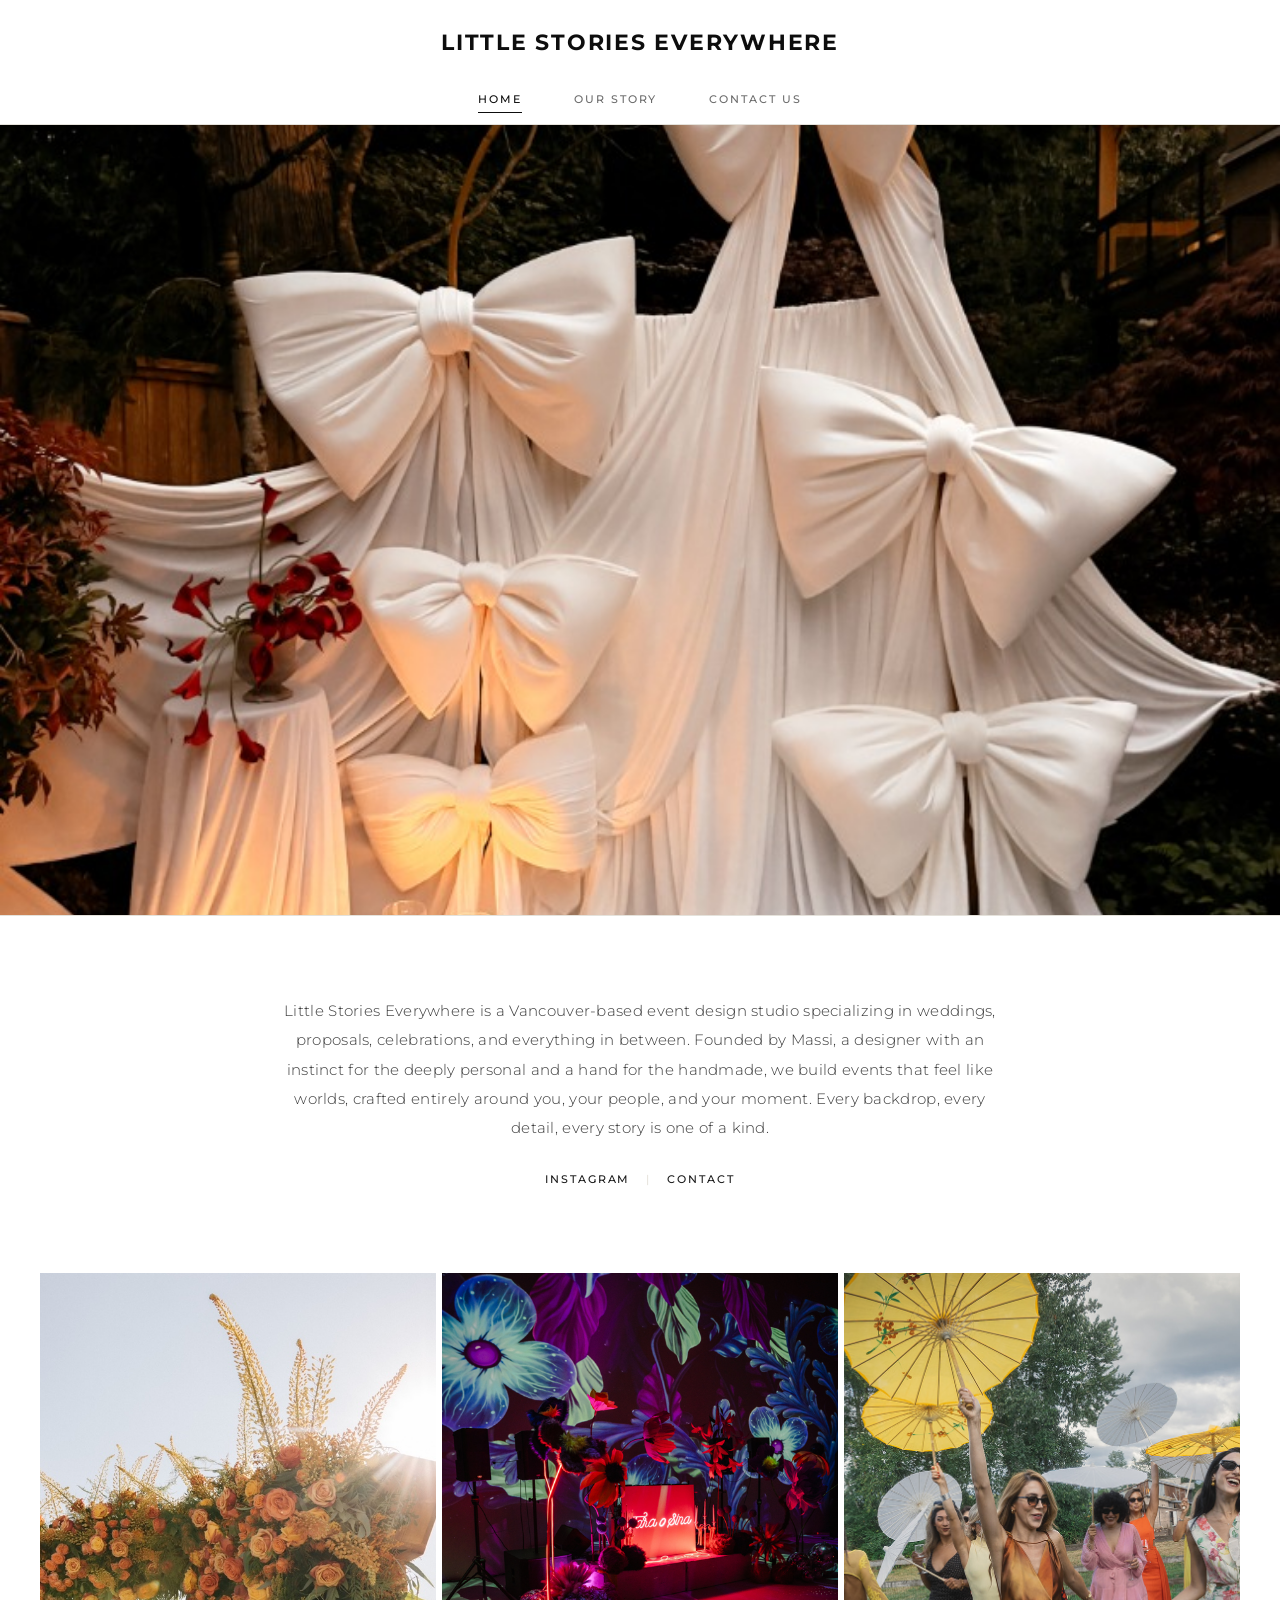
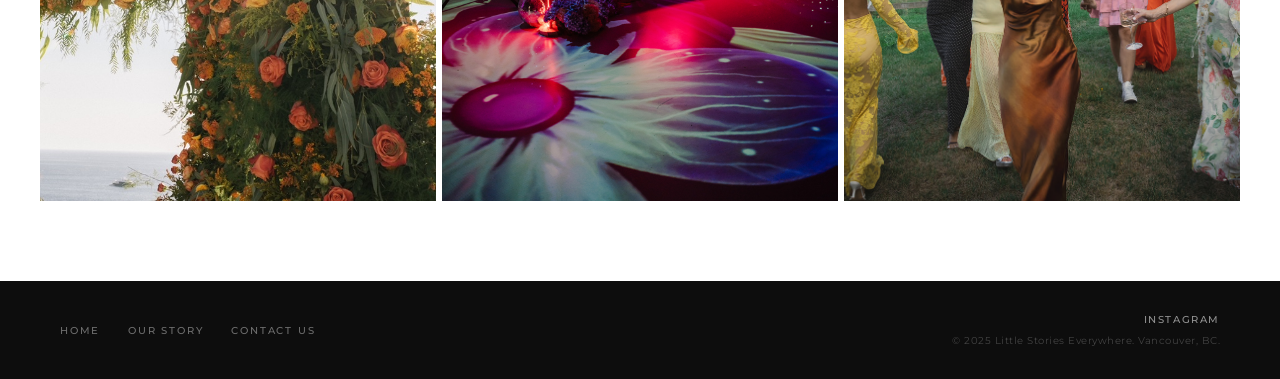
==== commit b3dbab6f: "Add files via upload" ====
--- a/index.html
+++ b/index.html
@@ -3,8 +3,8 @@
 <head>
   <meta charset="UTF-8" />
   <meta name="viewport" content="width=device-width, initial-scale=1.0" />
-  <title>Little Stories Everywhere, Vancouver Event Design</title>
-  <meta name="description" content="Little Stories Everywhere, Event design and styling based in Vancouver, BC." />
+  <title>Little Stories Everywhere — Vancouver Event Design</title>
+  <meta name="description" content="Little Stories Everywhere — Event design and styling based in Vancouver, BC." />
   <link rel="preconnect" href="https://fonts.googleapis.com" />
   <link rel="preconnect" href="https://fonts.gstatic.com" crossorigin />
   <link href="https://fonts.googleapis.com/css2?family=Bebas+Neue&family=Cormorant+Garamond:ital,wght@0,300;0,400;0,500;1,300;1,400&family=Montserrat:wght@300;400;500;600;700;800&display=swap" rel="stylesheet" />
@@ -32,7 +32,7 @@
     </div>
   </header>
 
-  <!-- ===================== HOME PAGE ===================== -->
+  <!-- ===================== HOME ===================== -->
   <div class="page active" id="page-home">
 
     <section class="hero-full">
@@ -41,7 +41,7 @@
 
     <section class="home-bio">
       <div class="home-bio-inner">
-        <p>Little Stories Everywhere is a Vancouver-based event design studio specializing in weddings, proposals, celebrations, and everything in between. Founded by Massi, a designer with an instinct for the deeply personal and a hand for the handmade, we build events that feel like worlds — crafted entirely around you, your people, and your moment. Every backdrop, every detail, every story is one of a kind.</p>
+        <p>Little Stories Everywhere is a Vancouver-based event design studio specializing in weddings, proposals, celebrations, and everything in between. Founded by Massi, a designer with an instinct for the deeply personal and a hand for the handmade, we build events that feel like worlds, crafted entirely around you, your people, and your moment. Every backdrop, every detail, every story is one of a kind.</p>
         <div class="home-bio-links">
           <a href="https://instagram.com/little_stories_everywhere" target="_blank" rel="noopener">Instagram</a>
           <span>|</span>
@@ -56,10 +56,10 @@
           <img src="grid1.jpg" alt="Floral arch at sunset" />
         </div>
         <div class="home-grid-item">
-          <img src="grid2.jpg" alt="Celebration" />
+          <img src="grid2.jpg" alt="Neon party" />
         </div>
         <div class="home-grid-item">
-          <img src="grid3.jpg" alt="Event celebration" />
+          <img src="grid3.jpg" alt="Celebration" />
         </div>
       </div>
     </section>
@@ -79,57 +79,13 @@
     </footer>
 
   </div>
-        <div class="hero-text-side">
-          <p class="hero-quote">The best events don't look like everyone else's. They look like yours.</p>
-        </div>
-      </div>
-    </section>
 
-    <section class="home-statement">
-      <div class="home-statement-inner">
-        <p>We design events that feel like worlds. From the first detail to the last moment, everything is built around you.</p>
-      </div>
-    </section>
-
-    <section class="home-grid">
-      <div class="home-grid-inner">
-        <div class="home-grid-item home-grid-item--tall">
-          <img src="grid1.jpg" alt="Floral arch at sunset" />
-        </div>
-        <div class="home-grid-item home-grid-item--short">
-          <img src="grid2.jpg" alt="Celebration" />
-        </div>
-        <div class="home-grid-item home-grid-item--short">
-          <img src="grid3.jpg" alt="Event celebration" />
-        </div>
-      </div>
-    </section>
-
-
-
-    <footer class="site-footer">
-      <div class="footer-inner">
-        <div class="footer-nav">
-          <a onclick="showPage('home')">Home</a>
-          <a onclick="showPage('story')">Our Story</a>
-          <a onclick="showPage('contact')">Contact Us</a>
-        </div>
-        <div class="footer-right">
-          <a href="https://instagram.com/little_stories_everywhere" target="_blank" rel="noopener">Instagram</a>
-          <span>&copy; 2025 Little Stories Everywhere. Vancouver, BC.</span>
-        </div>
-      </div>
-    </footer>
-
-  </div>
-
-  <!-- ===================== OUR STORY PAGE ===================== -->
+  <!-- ===================== OUR STORY ===================== -->
   <div class="page" id="page-story">
 
     <section class="story-section">
       <div class="story-inner">
         <div class="story-image-col">
-          <!-- Replace with: <img src="yourphoto.jpg" alt="Massi" /> -->
           <img src="story.jpg" alt="Massi" />
         </div>
         <div class="story-text-col">
@@ -162,7 +118,7 @@
 
   </div>
 
-  <!-- ===================== CONTACT PAGE ===================== -->
+  <!-- ===================== CONTACT ===================== -->
   <div class="page" id="page-contact">
 
     <section class="contact-section">
@@ -170,7 +126,7 @@
         <h2 class="contact-title">GET IN TOUCH</h2>
         <p class="contact-intro">Every story starts somewhere. Tell us about yours and let's build something beautiful together.</p>
         <div class="contact-details">
-          <p>Email: <a href="mailto:hello@littlestorieseverywhere.ca" style="color:inherit;text-decoration:underline;text-underline-offset:3px;">hello@littlestorieseverywhere.ca</a></p>
+          <p>Email: <a href="mailto:hello@littlestorieseverywhere.ca">hello@littlestorieseverywhere.ca</a></p>
           <p>Instagram: <a href="https://instagram.com/little_stories_everywhere" target="_blank" rel="noopener">@little_stories_everywhere</a></p>
           <p>Based in BC, Canada</p>
         </div>
--- a/style.css
+++ b/style.css
@@ -22,10 +22,9 @@
 
 a { color: inherit; text-decoration: none; }
 
-/* =========================================
-   HEADER - centered logo + centered nav
-   No dividing line between them
-   ========================================= */
+/* ======================
+   HEADER
+   ====================== */
 
 .site-header {
   background: var(--white);
@@ -81,9 +80,9 @@
   transition: width 0.25s ease;
 }
 
-.nav-link:hover { color: var(--black); }
-.nav-link:hover::after { width: 100%; }
+.nav-link:hover,
 .nav-link.active { color: var(--black); }
+.nav-link:hover::after,
 .nav-link.active::after { width: 100%; }
 
 .hamburger {
@@ -130,9 +129,9 @@
 
 .mobile-link:hover { color: var(--black); }
 
-/* =========================================
+/* ======================
    PAGE SYSTEM
-   ========================================= */
+   ====================== */
 
 .page { display: none; animation: fadeIn 0.35s ease; }
 .page.active {
@@ -140,23 +139,22 @@
   flex-direction: column;
   min-height: calc(100vh - 110px);
 }
-.page.active > .site-footer {
-  margin-top: auto;
-}
+.page.active > .site-footer { margin-top: auto; }
 
 @keyframes fadeIn {
   from { opacity: 0; transform: translateY(10px); }
   to   { opacity: 1; transform: translateY(0); }
 }
 
-/* =========================================
-   HOME - HERO
-   ========================================= */
+/* ======================
+   HOME — HERO
+   ====================== */
 
 .hero-full {
   width: 100%;
   height: calc(100vh - 110px);
   overflow: hidden;
+  flex-shrink: 0;
 }
 
 .hero-full img {
@@ -167,14 +165,15 @@
   display: block;
 }
 
-/* =========================================
-   HOME BIO
-   ========================================= */
+/* ======================
+   HOME — BIO
+   ====================== */
 
 .home-bio {
   background: var(--white);
   padding: 80px 40px;
   border-top: 1px solid var(--border);
+  flex-shrink: 0;
 }
 
 .home-bio-inner {
@@ -187,7 +186,6 @@
 }
 
 .home-bio-inner p {
-  font-family: 'Montserrat', sans-serif;
   font-size: 15px;
   font-weight: 300;
   line-height: 1.95;
@@ -204,7 +202,6 @@
   font-weight: 500;
   letter-spacing: 0.18em;
   text-transform: uppercase;
-  color: var(--mid);
 }
 
 .home-bio-links a {
@@ -213,16 +210,16 @@
 }
 
 .home-bio-links a:hover { color: var(--black); }
-
 .home-bio-links span { color: var(--border); }
 
-/* =========================================
-   HOME PHOTO GRID
-   ========================================= */
+/* ======================
+   HOME — GRID
+   ====================== */
 
 .home-grid {
   background: var(--white);
-  padding: 0 40px 80px;
+  padding: 4px 40px 80px;
+  flex-shrink: 0;
 }
 
 .home-grid-inner {
@@ -248,54 +245,250 @@
 
 .home-grid-item:hover img { transform: scale(1.03); }
 
-
-
-/* =========================================
-   RESPONSIVE
-   ========================================= */
+/* ======================
+   OUR STORY
+   ====================== */
+
+.story-section {
+  background: var(--cream);
+  padding: 80px 40px;
+  flex: 1;
+}
+
+.story-inner {
+  max-width: 1160px;
+  margin: 0 auto;
+  display: grid;
+  grid-template-columns: 1fr 1fr;
+  gap: 80px;
+  align-items: start;
+}
+
+.story-image-col { width: 100%; }
+
+.story-image-col img {
+  width: 100%;
+  aspect-ratio: 3/4;
+  object-fit: cover;
+  display: block;
+}
+
+.story-text-col {
+  display: flex;
+  flex-direction: column;
+  gap: 18px;
+  padding-top: 8px;
+}
+
+.story-overline {
+  font-family: 'Montserrat', sans-serif;
+  font-size: 15px;
+  font-weight: 800 !important;
+  letter-spacing: 0.12em;
+  text-transform: uppercase;
+  color: var(--black) !important;
+  display: block;
+  -webkit-font-smoothing: antialiased;
+}
+
+.story-text-col p {
+  font-size: 15px;
+  line-height: 1.9;
+  color: #3A3A3A;
+  font-weight: 300;
+}
+
+/* ======================
+   CONTACT
+   ====================== */
+
+.contact-section {
+  background: var(--cream);
+  padding: 60px 40px;
+  flex: 1;
+  display: flex;
+  align-items: flex-start;
+}
+
+.contact-simple {
+  max-width: 640px;
+  width: 100%;
+  margin: 0 auto;
+  display: flex;
+  flex-direction: column;
+  gap: 24px;
+}
+
+.contact-title {
+  font-family: 'Montserrat', sans-serif;
+  font-size: 15px;
+  font-weight: 700;
+  letter-spacing: 0.12em;
+  text-transform: uppercase;
+  color: var(--black);
+}
+
+.contact-intro {
+  font-size: 15px;
+  line-height: 1.85;
+  color: #3A3A3A;
+  font-weight: 300;
+}
+
+.contact-details {
+  display: flex;
+  flex-direction: column;
+  gap: 10px;
+}
+
+.contact-details p {
+  font-size: 14px;
+  color: var(--dark);
+  font-weight: 400;
+}
+
+.contact-details p:last-child { margin-top: 16px; }
+
+.contact-details a {
+  color: var(--dark);
+  text-decoration: underline;
+  text-underline-offset: 3px;
+  transition: color 0.2s;
+}
+
+.contact-details a:hover { color: var(--black); }
+
+/* ======================
+   BUTTONS
+   ====================== */
+
+.btn-dark {
+  display: inline-block;
+  background: var(--black);
+  color: var(--white);
+  font-family: 'Montserrat', sans-serif;
+  font-size: 10px;
+  font-weight: 600;
+  letter-spacing: 0.22em;
+  text-transform: uppercase;
+  padding: 16px 30px;
+  transition: background 0.2s;
+  border: none;
+  cursor: pointer;
+}
+
+.btn-dark:hover { background: #333; }
+
+.btn-outline {
+  display: inline-block;
+  border: 1px solid var(--black);
+  color: var(--black);
+  font-family: 'Montserrat', sans-serif;
+  font-size: 10px;
+  font-weight: 600;
+  letter-spacing: 0.22em;
+  text-transform: uppercase;
+  padding: 15px 30px;
+  transition: background 0.2s, color 0.2s;
+  cursor: pointer;
+}
+
+.btn-outline:hover { background: var(--black); color: var(--white); }
+
+/* ======================
+   FOOTER
+   ====================== */
+
+.site-footer {
+  background: var(--black);
+  padding: 30px 40px;
+  flex-shrink: 0;
+}
+
+.footer-inner {
+  max-width: 1160px;
+  margin: 0 auto;
+  display: flex;
+  align-items: center;
+  justify-content: space-between;
+  gap: 20px;
+  flex-wrap: wrap;
+}
+
+.footer-nav { display: flex; gap: 28px; }
+
+.footer-nav a {
+  font-size: 10px;
+  letter-spacing: 0.18em;
+  text-transform: uppercase;
+  font-weight: 500;
+  color: rgba(255,255,255,0.4);
+  transition: color 0.2s;
+  cursor: pointer;
+}
+
+.footer-nav a:hover { color: var(--white); }
+
+.footer-right {
+  display: flex;
+  flex-direction: column;
+  align-items: flex-end;
+  gap: 4px;
+}
+
+.footer-right a {
+  font-size: 10px;
+  letter-spacing: 0.16em;
+  text-transform: uppercase;
+  font-weight: 500;
+  color: rgba(255,255,255,0.55);
+  transition: color 0.2s;
+}
+
+.footer-right a:hover { color: var(--white); }
+
+.footer-right span {
+  font-size: 10px;
+  color: rgba(255,255,255,0.22);
+  letter-spacing: 0.05em;
+}
+
+/* ======================
+   MOBILE
+   ====================== */
 
 @media (max-width: 768px) {
-  /* HEADER */
+
+  /* Header */
   .main-nav { display: none; }
   .hamburger { display: flex; }
   .site-header { padding: 18px 24px 0; text-align: center; position: relative; }
   .header-wordmark a { font-size: 15px; margin-bottom: 12px; }
 
-  /* HERO — full width image, quote below */
-  .hero { height: auto; }
-  .hero-split { display: flex; flex-direction: column; }
-  .hero-image-side { width: 100%; height: 92vw; }
-  .hero-image-side img { width: 100%; height: 100%; object-fit: cover; }
-  .hero-text-side {
-    position: static;
-    background: var(--white);
-    padding: 32px 28px;
-    max-width: 100%;
-  }
-  .hero-quote { font-size: 14px; line-height: 1.8; text-align: center; }
-
-  /* OUR STORY */
+  /* Hero */
+  .hero-full { height: 100vw; }
+
+  /* Bio */
+  .home-bio { padding: 48px 24px; }
+  .home-bio-inner p { font-size: 14px; }
+
+  /* Grid — stacked single column */
+  .home-grid { padding: 4px 0 0; }
+  .home-grid-inner { grid-template-columns: 1fr; gap: 4px; }
+  .home-grid-item { aspect-ratio: 4/3; }
+
+  /* Our Story */
   .story-section { padding: 48px 24px; }
   .story-inner { grid-template-columns: 1fr; gap: 32px; }
-  .story-image-col { width: 100%; }
-  .story-photo-placeholder { aspect-ratio: 4/3; }
   .story-image-col img { aspect-ratio: 4/3; }
 
-  /* CONTACT */
+  /* Contact */
   .contact-section { padding: 48px 24px; }
   .contact-simple { max-width: 100%; }
 
-  /* HOME */
-  .hero-full { height: 75vw; }
-  .home-bio { padding: 48px 24px; }
-  .home-bio-inner p { font-size: 14px; }
-  .home-grid { padding: 0 0 0; }
-  .home-grid-inner { grid-template-columns: 1fr; gap: 4px; }
-  .home-grid-item { aspect-ratio: 4/3; }
-
-  /* FOOTER */
+  /* Footer */
   .site-footer { padding: 24px; }
   .footer-inner { flex-direction: column; align-items: center; text-align: center; gap: 16px; }
   .footer-nav { gap: 20px; }
   .footer-right { align-items: center; }
-}+}
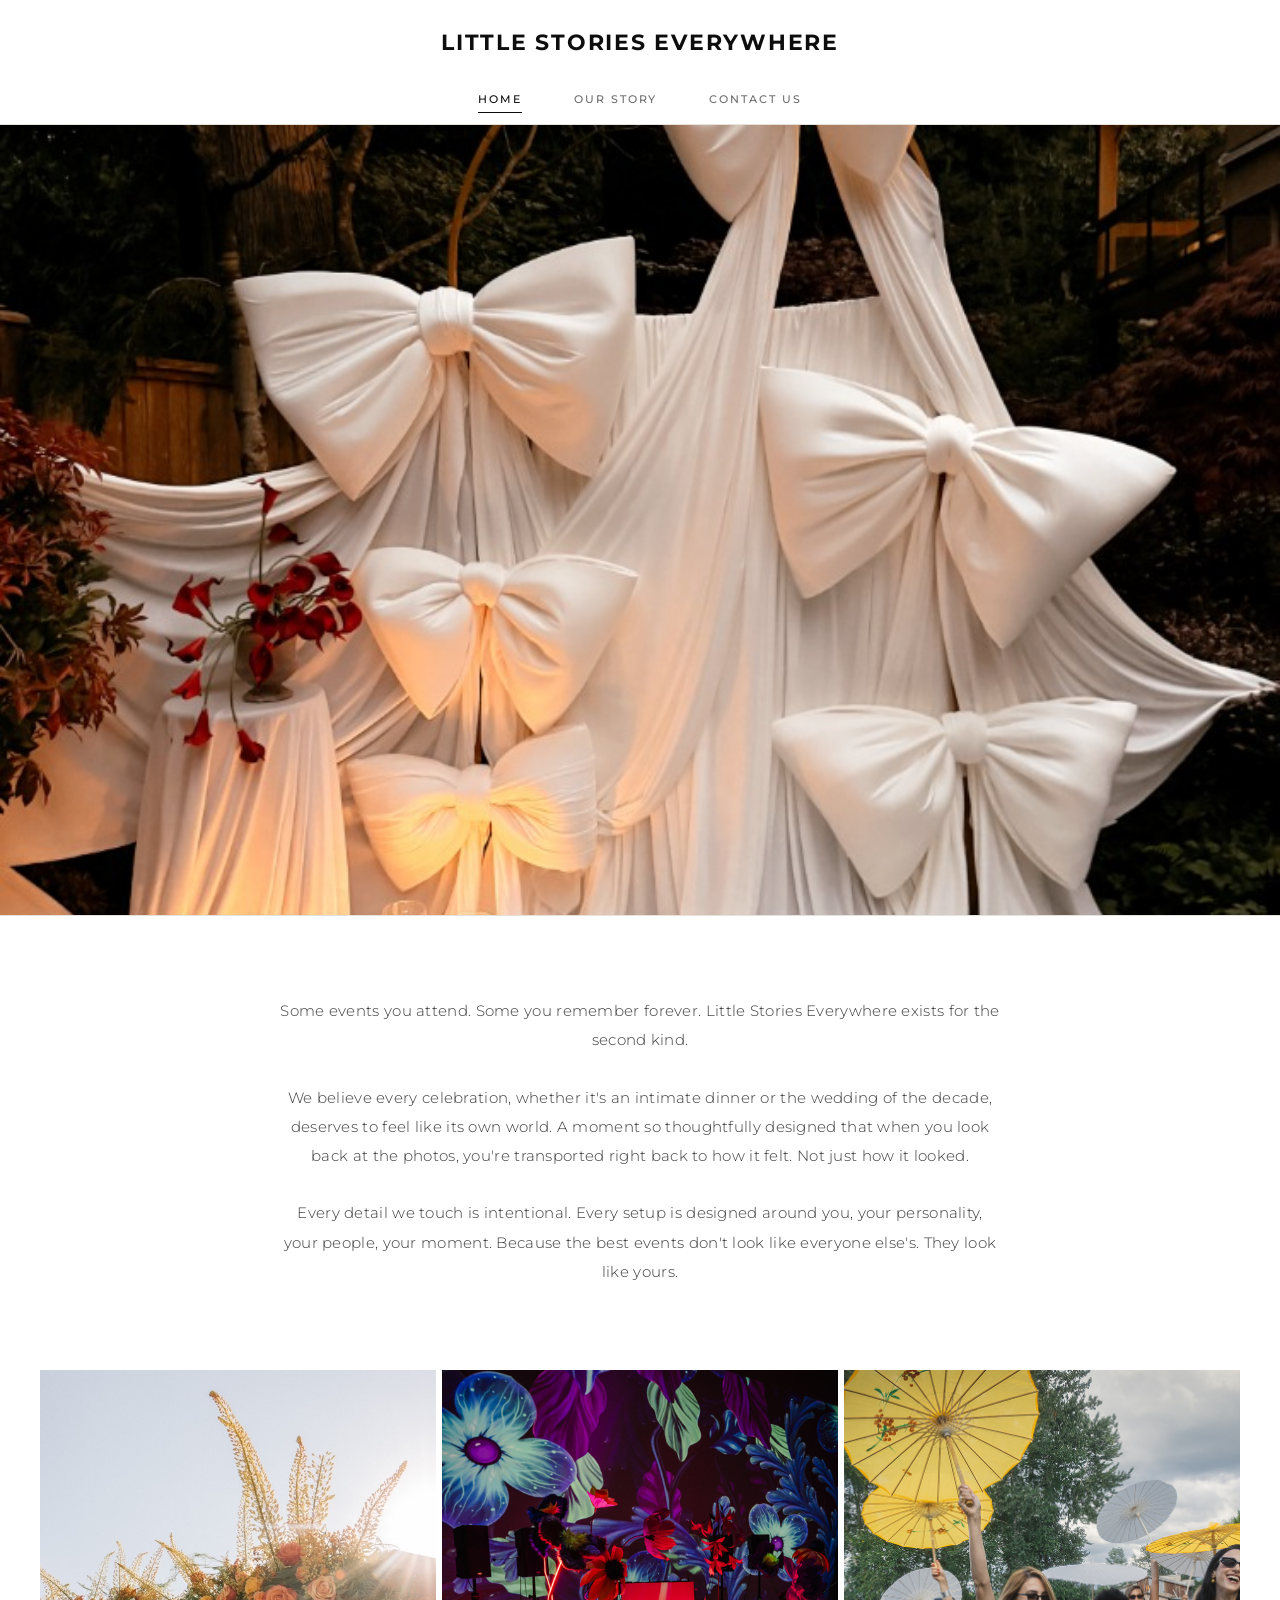
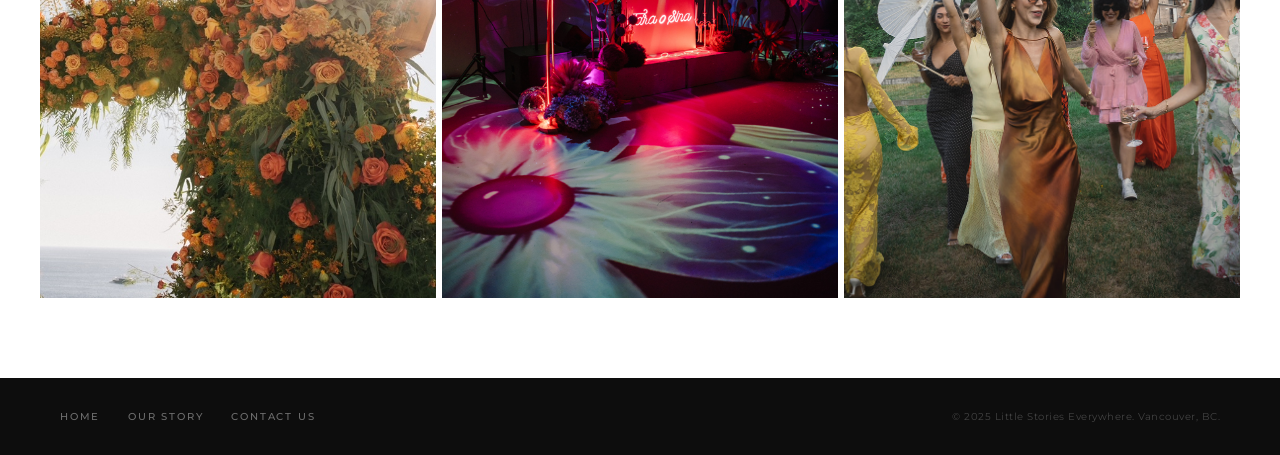
==== commit c385bab4: "Update index.html" ====
--- a/index.html
+++ b/index.html
@@ -41,12 +41,9 @@
 
     <section class="home-bio">
       <div class="home-bio-inner">
-        <p>Little Stories Everywhere is a Vancouver-based event design studio specializing in weddings, proposals, celebrations, and everything in between. Founded by Massi, a designer with an instinct for the deeply personal and a hand for the handmade, we build events that feel like worlds, crafted entirely around you, your people, and your moment. Every backdrop, every detail, every story is one of a kind.</p>
-        <div class="home-bio-links">
-          <a href="https://instagram.com/little_stories_everywhere" target="_blank" rel="noopener">Instagram</a>
-          <span>|</span>
-          <a onclick="showPage('contact')" style="cursor:pointer;">Contact</a>
-        </div>
+        <p>Some events you attend. Some you remember forever. Little Stories Everywhere exists for the second kind.</p>
+        <p>We believe every celebration, whether it's an intimate dinner or the wedding of the decade, deserves to feel like its own world. A moment so thoughtfully designed that when you look back at the photos, you're transported right back to how it felt. Not just how it looked.</p>
+        <p>Every detail we touch is intentional. Every setup is designed around you, your personality, your people, your moment. Because the best events don't look like everyone else's. They look like yours.</p>
       </div>
     </section>
 
@@ -72,7 +69,6 @@
           <a onclick="showPage('contact')">Contact Us</a>
         </div>
         <div class="footer-right">
-          <a href="https://instagram.com/little_stories_everywhere" target="_blank" rel="noopener">Instagram</a>
           <span>&copy; 2025 Little Stories Everywhere. Vancouver, BC.</span>
         </div>
       </div>
@@ -110,7 +106,6 @@
           <a onclick="showPage('contact')">Contact Us</a>
         </div>
         <div class="footer-right">
-          <a href="https://instagram.com/little_stories_everywhere" target="_blank" rel="noopener">Instagram</a>
           <span>&copy; 2025 Little Stories Everywhere. Vancouver, BC.</span>
         </div>
       </div>
@@ -141,7 +136,6 @@
           <a onclick="showPage('contact')">Contact Us</a>
         </div>
         <div class="footer-right">
-          <a href="https://instagram.com/little_stories_everywhere" target="_blank" rel="noopener">Instagram</a>
           <span>&copy; 2025 Little Stories Everywhere. Vancouver, BC.</span>
         </div>
       </div>
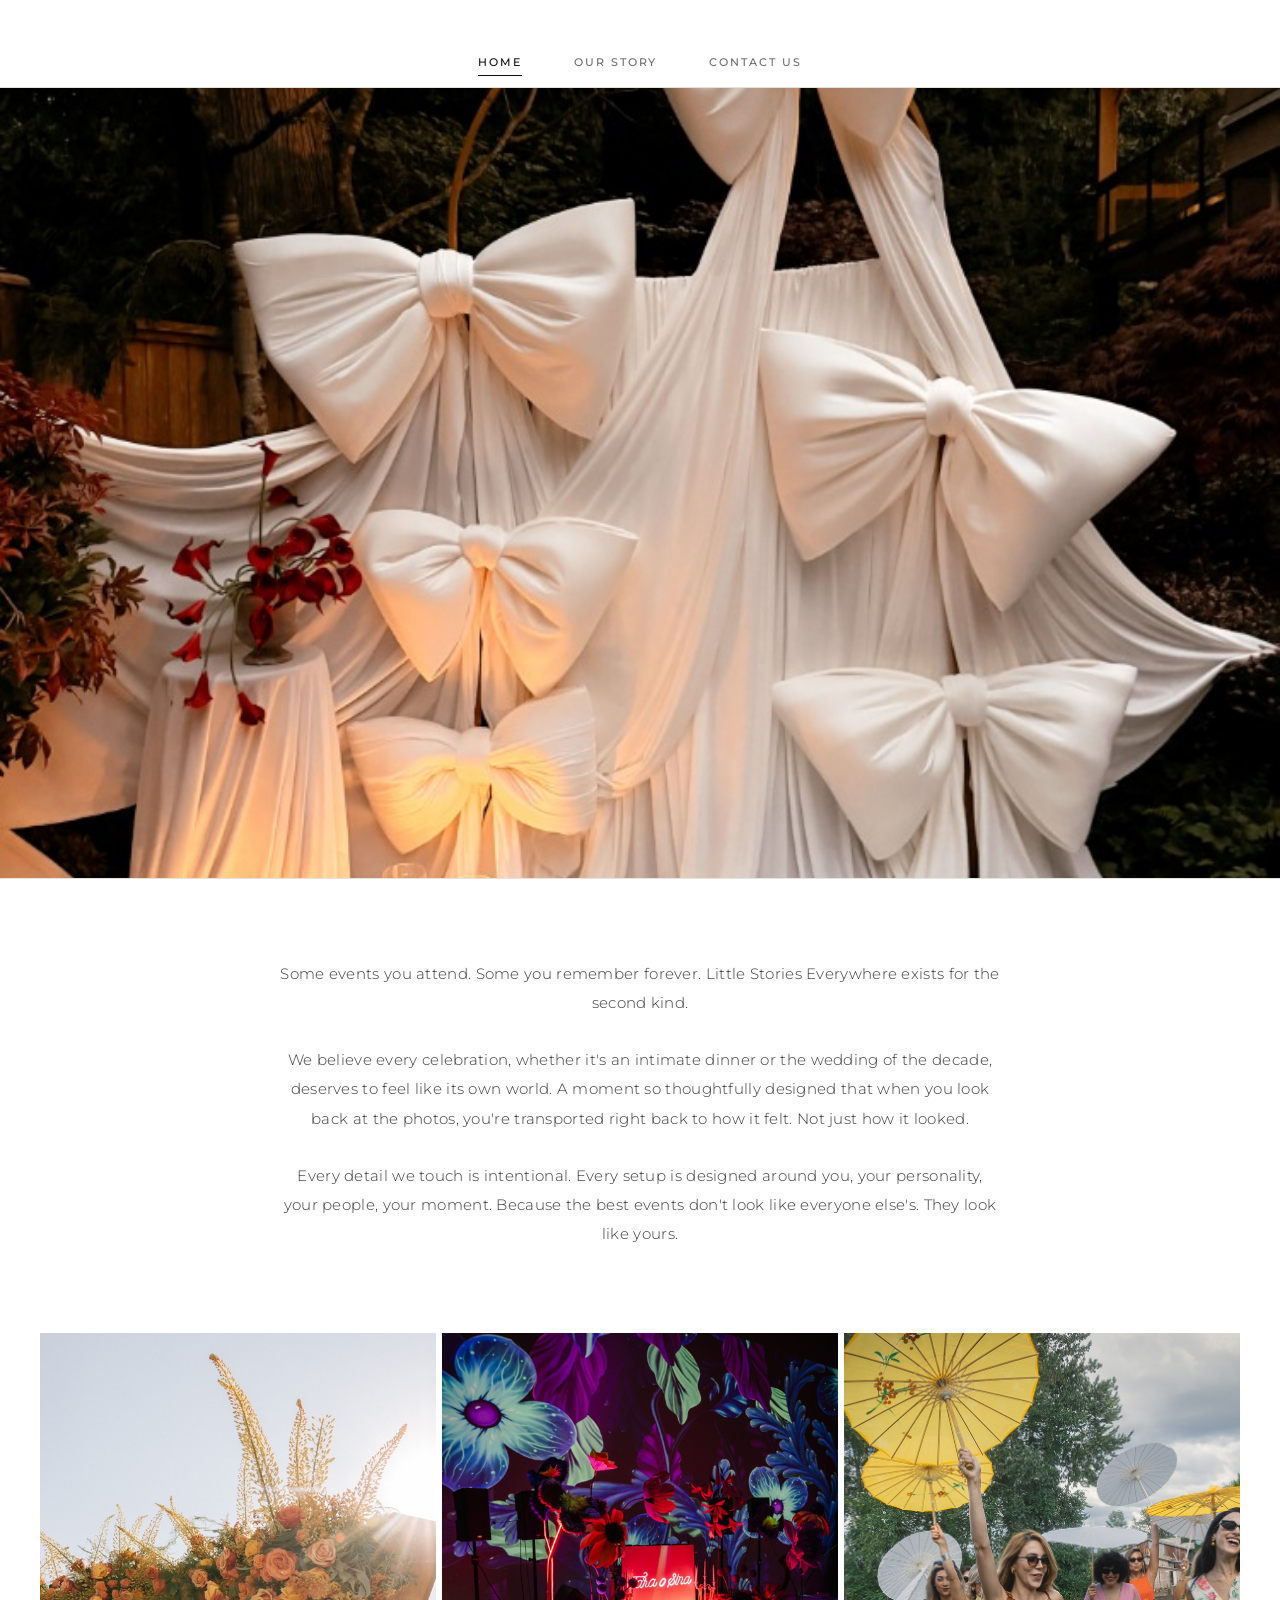
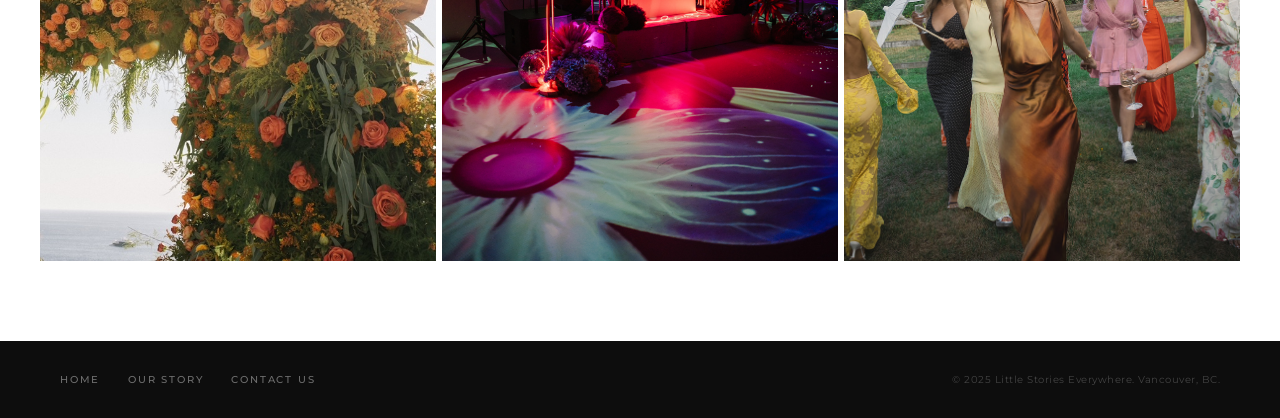
==== commit 6c7bb147: "Add files via upload" ====
--- a/index.html
+++ b/index.html
@@ -14,22 +14,37 @@
 
   <!-- HEADER -->
   <header class="site-header" id="site-header">
+
+    <!-- Mobile top bar: hamburger right -->
+    <div class="mobile-topbar">
+      <button class="hamburger" id="hamburger" aria-label="Menu">
+        <span></span><span></span><span></span>
+      </button>
+    </div>
+
+    <!-- Name block: centered, stacked -->
     <div class="header-wordmark">
-      <a href="#" onclick="showPage('home'); return false;">Little Stories Everywhere</a>
+      <a href="#" onclick="showPage('home'); return false;">
+        <span class="wordmark-top">Little Stories</span>
+        <span class="wordmark-bottom">Everywhere</span>
+        <span class="wordmark-sub">Event Design</span>
+      </a>
     </div>
+
+    <!-- Desktop nav -->
     <nav class="main-nav">
       <a class="nav-link active" onclick="showPage('home')">Home</a>
       <a class="nav-link" onclick="showPage('story')">Our Story</a>
       <a class="nav-link" onclick="showPage('contact')">Contact Us</a>
     </nav>
-    <button class="hamburger" id="hamburger" aria-label="Menu">
-      <span></span><span></span><span></span>
-    </button>
+
+    <!-- Mobile dropdown -->
     <div class="mobile-menu" id="mobile-menu">
       <a class="mobile-link" onclick="showPage('home'); closeMobileMenu();">Home</a>
       <a class="mobile-link" onclick="showPage('story'); closeMobileMenu();">Our Story</a>
       <a class="mobile-link" onclick="showPage('contact'); closeMobileMenu();">Contact Us</a>
     </div>
+
   </header>
 
   <!-- ===================== HOME ===================== -->
--- a/style.css
+++ b/style.css
@@ -50,6 +50,12 @@
   margin-bottom: 16px;
 }
 
+.wordmark-top,
+.wordmark-bottom,
+.wordmark-sub {
+  display: none;
+}
+
 .main-nav {
   display: flex;
   justify-content: center;
@@ -85,6 +91,10 @@
 .nav-link:hover::after,
 .nav-link.active::after { width: 100%; }
 
+.mobile-topbar {
+  display: none;
+}
+
 .hamburger {
   display: none;
   position: absolute;
@@ -459,36 +469,29 @@
 
 @media (max-width: 768px) {
 
-  /* Header */
+  /* Mobile top bar */
+  .mobile-topbar {
+    display: flex;
+    justify-content: flex-end;
+    align-items: center;
+    padding: 12px 20px;
+    background: #F0EFED;
+    border-bottom: 1px solid var(--border);
+  }
+  .hamburger { display: flex; position: static; }
+
+  /* Desktop nav hidden on mobile */
   .main-nav { display: none; }
-  .hamburger { display: flex; }
-  .site-header { padding: 18px 24px 0; text-align: center; position: relative; }
-  .header-wordmark a { font-size: 15px; margin-bottom: 12px; }
-
-  /* Hero */
-  .hero-full { height: 100vw; }
-
-  /* Bio */
-  .home-bio { padding: 48px 24px; }
-  .home-bio-inner p { font-size: 14px; }
-
-  /* Grid — stacked single column */
-  .home-grid { padding: 4px 0 0; }
-  .home-grid-inner { grid-template-columns: 1fr; gap: 4px; }
-  .home-grid-item { aspect-ratio: 4/3; }
-
-  /* Our Story */
-  .story-section { padding: 48px 24px; }
-  .story-inner { grid-template-columns: 1fr; gap: 32px; }
-  .story-image-col img { aspect-ratio: 4/3; }
-
-  /* Contact */
-  .contact-section { padding: 48px 24px; }
-  .contact-simple { max-width: 100%; }
-
-  /* Footer */
-  .site-footer { padding: 24px; }
-  .footer-inner { flex-direction: column; align-items: center; text-align: center; gap: 16px; }
-  .footer-nav { gap: 20px; }
-  .footer-right { align-items: center; }
-}
+  .site-header { padding: 0; text-align: center; }
+  .site-header .header-wordmark { padding: 24px 20px 0; }
+
+  /* Stacked name */
+  .header-wordmark a { margin-bottom: 12px; display: flex; flex-direction: column; align-items: center; gap: 0; }
+  .wordmark-top { font-size: 26px; font-weight: 700; letter-spacing: 0.1em; line-height: 1.15; display: block; }
+  .wordmark-bottom { font-size: 26px; font-weight: 700; letter-spacing: 0.1em; line-height: 1.15; display: block; margin-bottom: 6px; }
+  .wordmark-sub { display: block; font-size: 9px; font-weight: 400; letter-spacing: 0.35em; text-transform: uppercase; color: var(--mid); margin-bottom: 4px; }
+
+  /* Nav underline in header */
+  .site-header .main-nav { display: none; }
+
+  
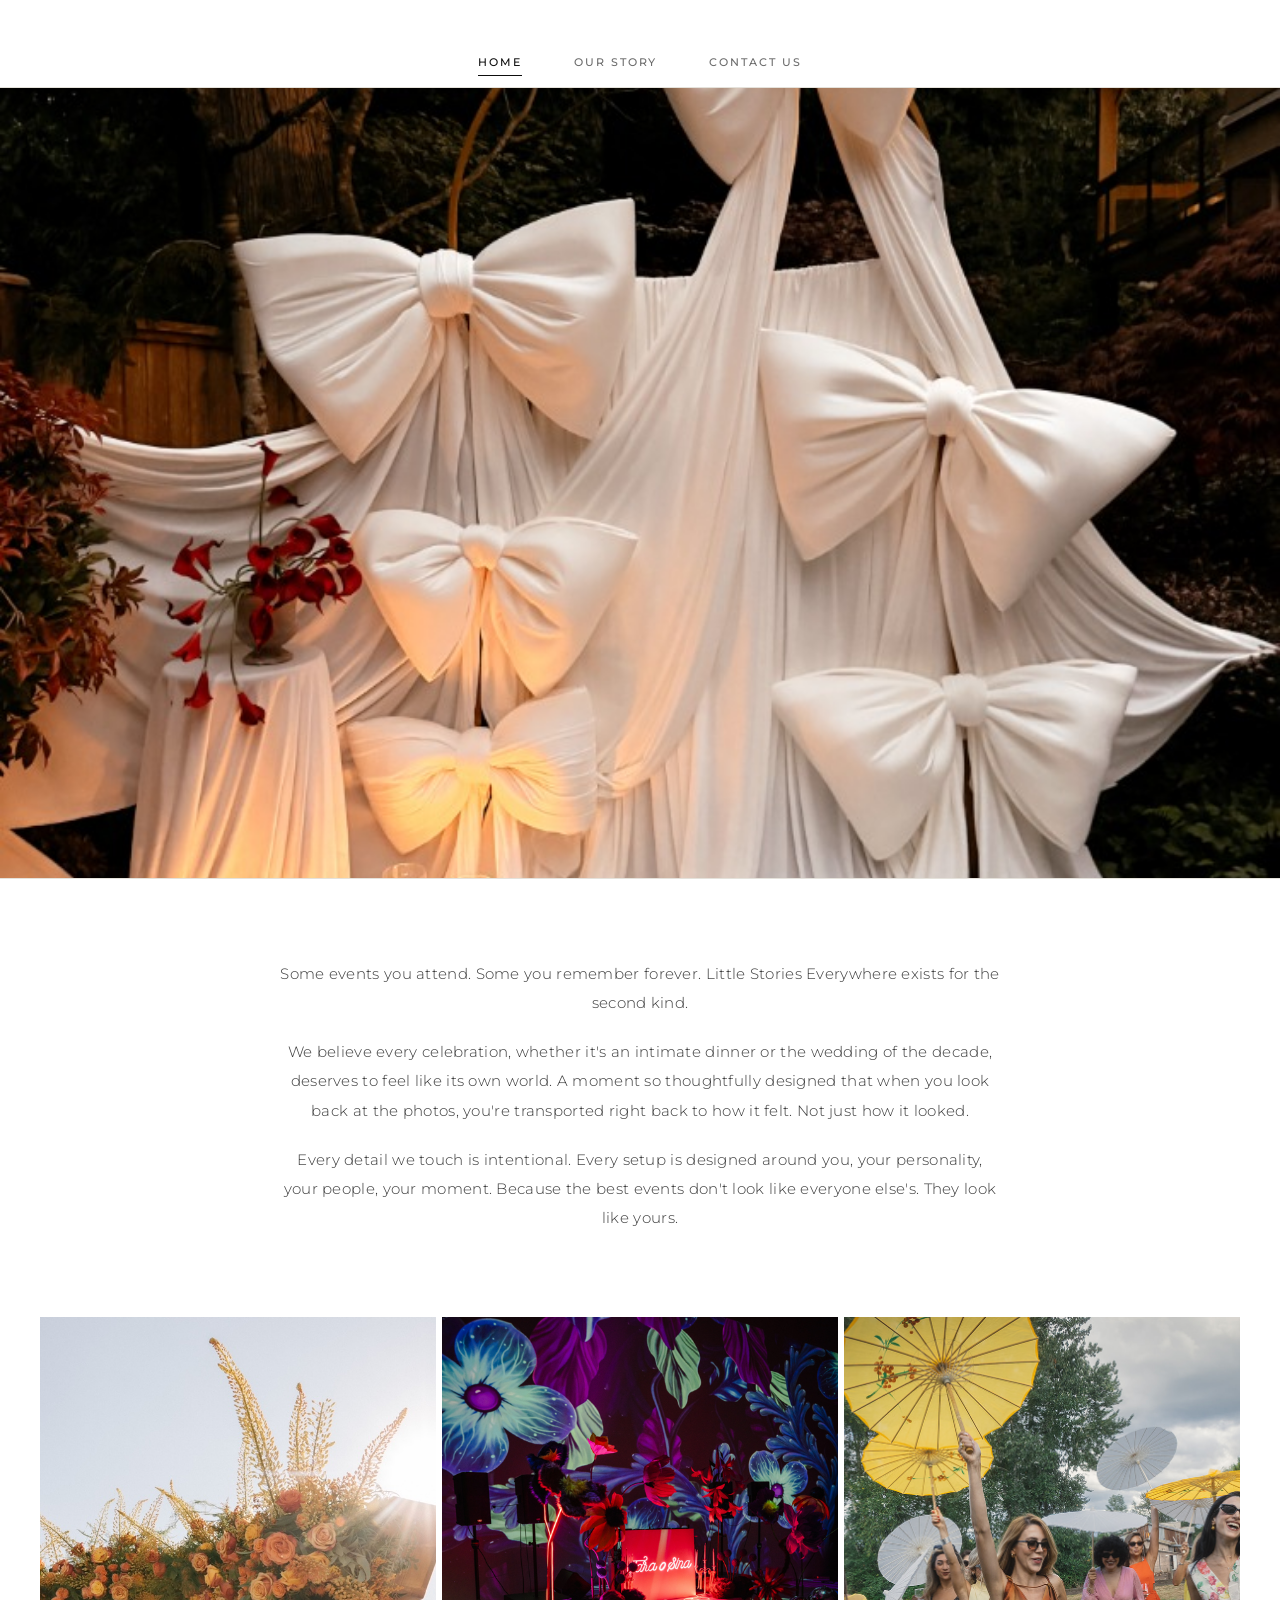
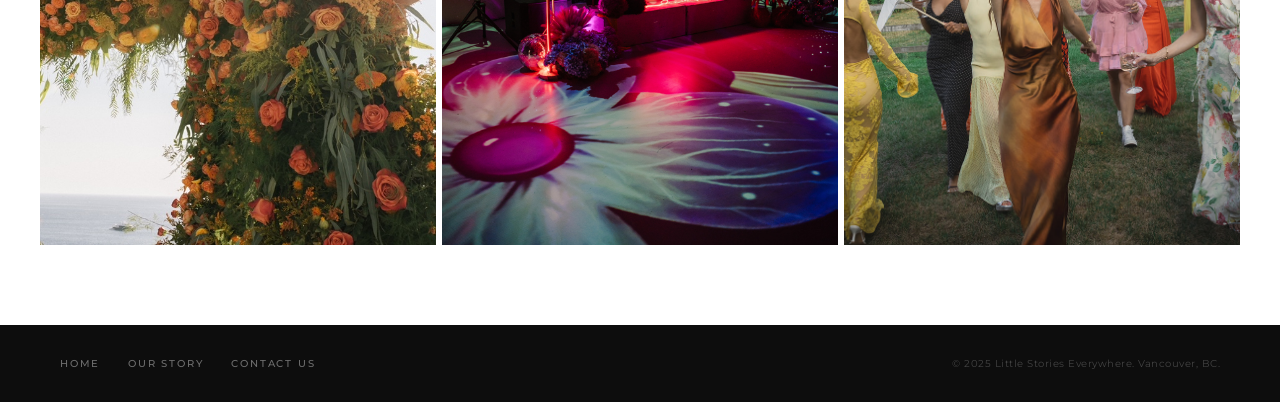
==== commit d394b1e8: "Add files via upload" ====
--- a/index.html
+++ b/index.html
@@ -25,9 +25,9 @@
     <!-- Name block: centered, stacked -->
     <div class="header-wordmark">
       <a href="#" onclick="showPage('home'); return false;">
-        <span class="wordmark-top">Little Stories</span>
-        <span class="wordmark-bottom">Everywhere</span>
-        <span class="wordmark-sub">Event Design</span>
+        <span class="wordmark-line">Little</span>
+        <span class="wordmark-line">Stories</span>
+        <span class="wordmark-line">Everywhere</span>
       </a>
     </div>
 
--- a/style.css
+++ b/style.css
@@ -23,7 +23,7 @@
 a { color: inherit; text-decoration: none; }
 
 /* ======================
-   HEADER
+   HEADER — DESKTOP
    ====================== */
 
 .site-header {
@@ -39,6 +39,9 @@
 
 .site-header.scrolled { box-shadow: 0 2px 16px rgba(0,0,0,0.06); }
 
+/* Desktop: hide mobile-topbar, show wordmark inline */
+.mobile-topbar { display: none; }
+
 .header-wordmark a {
   font-family: 'Montserrat', sans-serif;
   font-size: 22px;
@@ -50,11 +53,11 @@
   margin-bottom: 16px;
 }
 
+/* Desktop: show name as one line, hide stacked spans */
 .wordmark-top,
 .wordmark-bottom,
-.wordmark-sub {
-  display: none;
-}
+.wordmark-line,
+.wordmark-sub { display: none; }
 
 .main-nav {
   display: flex;
@@ -91,15 +94,8 @@
 .nav-link:hover::after,
 .nav-link.active::after { width: 100%; }
 
-.mobile-topbar {
-  display: none;
-}
-
 .hamburger {
   display: none;
-  position: absolute;
-  right: 24px;
-  top: 26px;
   flex-direction: column;
   gap: 5px;
   background: none;
@@ -119,7 +115,6 @@
   display: none;
   flex-direction: column;
   border-top: 1px solid var(--border);
-  margin-top: 12px;
 }
 
 .mobile-menu.open { display: flex; }
@@ -192,7 +187,7 @@
   text-align: center;
   display: flex;
   flex-direction: column;
-  gap: 28px;
+  gap: 20px;
 }
 
 .home-bio-inner p {
@@ -202,25 +197,6 @@
   color: #3A3A3A;
   letter-spacing: 0.02em;
 }
-
-.home-bio-links {
-  display: flex;
-  align-items: center;
-  justify-content: center;
-  gap: 16px;
-  font-size: 11px;
-  font-weight: 500;
-  letter-spacing: 0.18em;
-  text-transform: uppercase;
-}
-
-.home-bio-links a {
-  color: var(--dark);
-  transition: color 0.2s;
-}
-
-.home-bio-links a:hover { color: var(--black); }
-.home-bio-links span { color: var(--border); }
 
 /* ======================
    HOME — GRID
@@ -293,12 +269,11 @@
 .story-overline {
   font-family: 'Montserrat', sans-serif;
   font-size: 15px;
-  font-weight: 800 !important;
+  font-weight: 800;
   letter-spacing: 0.12em;
   text-transform: uppercase;
-  color: var(--black) !important;
-  display: block;
-  -webkit-font-smoothing: antialiased;
+  color: var(--black);
+  display: block;
 }
 
 .story-text-col p {
@@ -330,7 +305,6 @@
 }
 
 .contact-title {
-  font-family: 'Montserrat', sans-serif;
   font-size: 15px;
   font-weight: 700;
   letter-spacing: 0.12em;
@@ -369,43 +343,6 @@
 .contact-details a:hover { color: var(--black); }
 
 /* ======================
-   BUTTONS
-   ====================== */
-
-.btn-dark {
-  display: inline-block;
-  background: var(--black);
-  color: var(--white);
-  font-family: 'Montserrat', sans-serif;
-  font-size: 10px;
-  font-weight: 600;
-  letter-spacing: 0.22em;
-  text-transform: uppercase;
-  padding: 16px 30px;
-  transition: background 0.2s;
-  border: none;
-  cursor: pointer;
-}
-
-.btn-dark:hover { background: #333; }
-
-.btn-outline {
-  display: inline-block;
-  border: 1px solid var(--black);
-  color: var(--black);
-  font-family: 'Montserrat', sans-serif;
-  font-size: 10px;
-  font-weight: 600;
-  letter-spacing: 0.22em;
-  text-transform: uppercase;
-  padding: 15px 30px;
-  transition: background 0.2s, color 0.2s;
-  cursor: pointer;
-}
-
-.btn-outline:hover { background: var(--black); color: var(--white); }
-
-/* ======================
    FOOTER
    ====================== */
 
@@ -446,17 +383,6 @@
   gap: 4px;
 }
 
-.footer-right a {
-  font-size: 10px;
-  letter-spacing: 0.16em;
-  text-transform: uppercase;
-  font-weight: 500;
-  color: rgba(255,255,255,0.55);
-  transition: color 0.2s;
-}
-
-.footer-right a:hover { color: var(--white); }
-
 .footer-right span {
   font-size: 10px;
   color: rgba(255,255,255,0.22);
@@ -469,29 +395,58 @@
 
 @media (max-width: 768px) {
 
-  /* Mobile top bar */
+  /* Hide desktop header elements */
+  .site-header { padding: 0; }
+  .main-nav { display: none; }
+  .header-wordmark a { font-size: 14px; margin-bottom: 0; display: block; }
+
+  /* Mobile top bar: thin gray bar, hamburger on right */
   .mobile-topbar {
     display: flex;
     justify-content: flex-end;
     align-items: center;
-    padding: 12px 20px;
-    background: #F0EFED;
+    padding: 10px 20px;
+    background: #EBEBEB;
     border-bottom: 1px solid var(--border);
   }
-  .hamburger { display: flex; position: static; }
-
-  /* Desktop nav hidden on mobile */
-  .main-nav { display: none; }
-  .site-header { padding: 0; text-align: center; }
-  .site-header .header-wordmark { padding: 24px 20px 0; }
-
-  /* Stacked name */
-  .header-wordmark a { margin-bottom: 12px; display: flex; flex-direction: column; align-items: center; gap: 0; }
-  .wordmark-top { font-size: 26px; font-weight: 700; letter-spacing: 0.1em; line-height: 1.15; display: block; }
-  .wordmark-bottom { font-size: 26px; font-weight: 700; letter-spacing: 0.1em; line-height: 1.15; display: block; margin-bottom: 6px; }
-  .wordmark-sub { display: block; font-size: 9px; font-weight: 400; letter-spacing: 0.35em; text-transform: uppercase; color: var(--mid); margin-bottom: 4px; }
-
-  /* Nav underline in header */
+  .hamburger { display: flex; }
+
+  /* Stacked name below topbar */
+  .header-wordmark { padding: 36px 20px 0; text-align: center; }
+  .header-wordmark a { display: flex; flex-direction: column; align-items: center; gap: 0; }
+  .wordmark-line { font-size: 24px; font-weight: 700; letter-spacing: 0.1em; line-height: 1.2; display: block; }
+  .wordmark-line:last-child { margin-bottom: 28px; }
+  .wordmark-sub { display: none; }
+
+  /* Mobile nav border */
   .site-header .main-nav { display: none; }
-
-  
+  .mobile-menu { padding: 0 20px; }
+  .mobile-link { text-align: left; }
+
+  /* Hero */
+  .hero-full { height: 100vw; }
+
+  /* Bio */
+  .home-bio { padding: 40px 24px; }
+  .home-bio-inner p { font-size: 14px; font-weight: 400; }
+
+  /* Grid */
+  .home-grid { padding: 4px 20px 40px; }
+  .home-grid-inner { grid-template-columns: 1fr; gap: 8px; }
+  .home-grid-item { aspect-ratio: 4/3; }
+
+  /* Our Story */
+  .story-section { padding: 48px 24px; }
+  .story-inner { grid-template-columns: 1fr; gap: 32px; }
+  .story-image-col img { aspect-ratio: 4/3; }
+
+  /* Contact */
+  .contact-section { padding: 48px 24px; }
+  .contact-simple { max-width: 100%; }
+
+  /* Footer */
+  .site-footer { padding: 24px; }
+  .footer-inner { flex-direction: column; align-items: center; text-align: center; gap: 16px; }
+  .footer-nav { gap: 20px; }
+  .footer-right { align-items: center; }
+}
